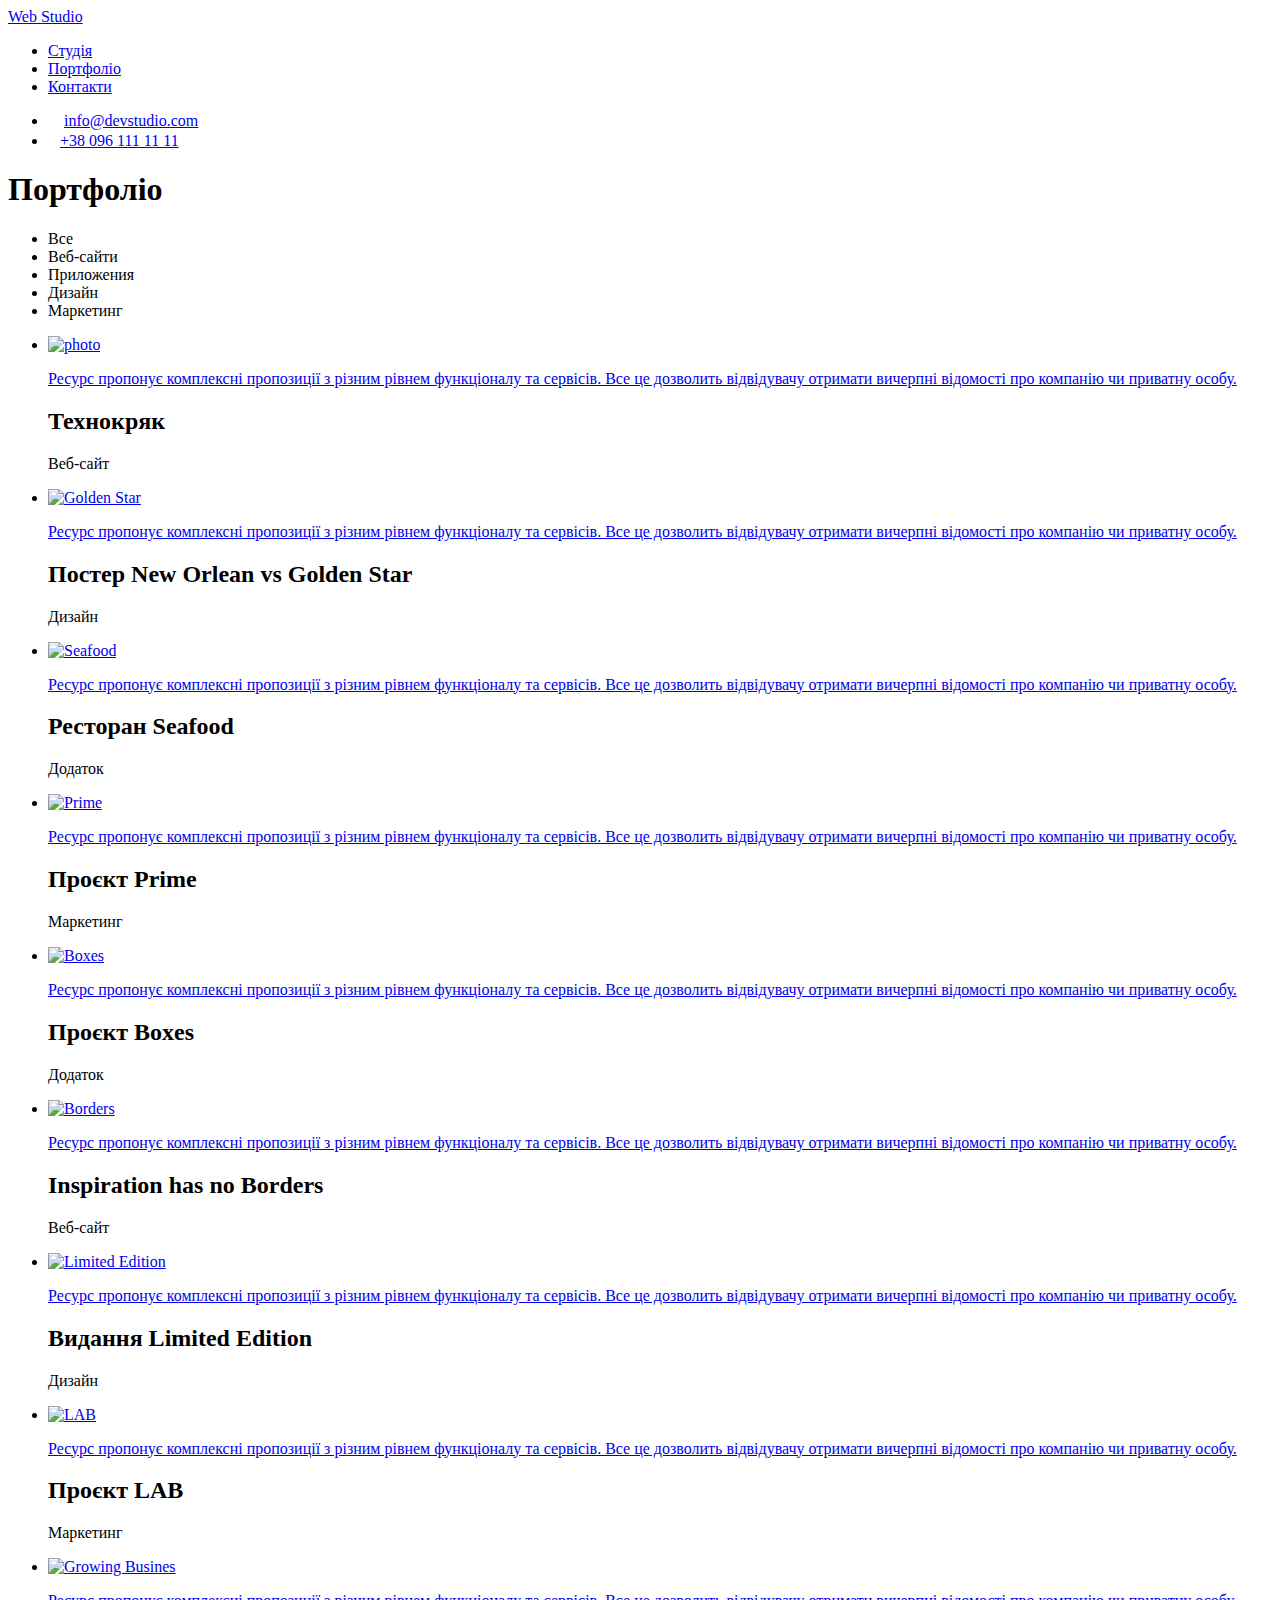
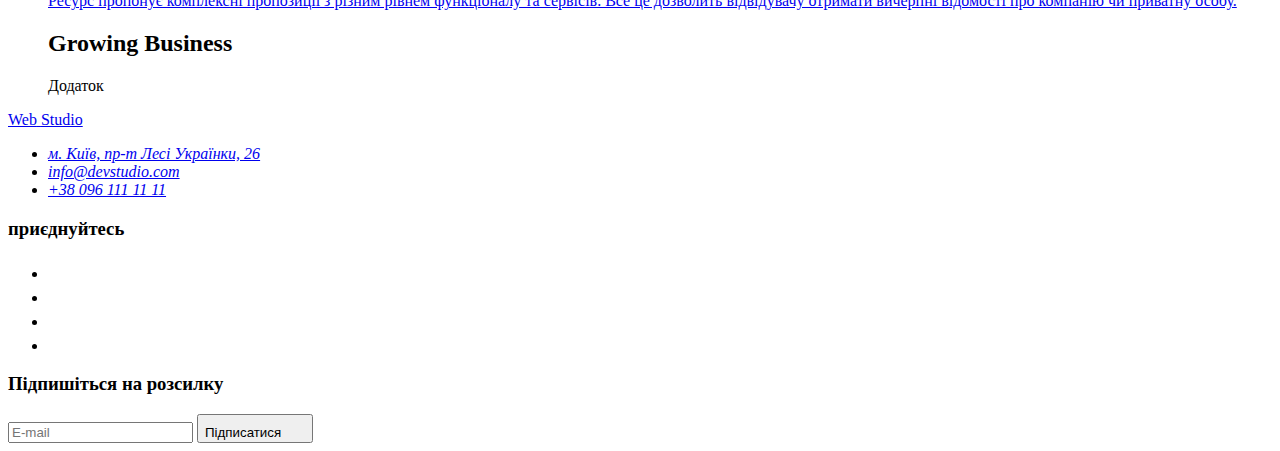
==== portfolio.html @ 8f339aa9 "commit" ====
<!DOCTYPE html>
<html lang="uk">
<head>
    <meta charset="UTF-8">
    <meta http-equiv="X-UA-Compatible" content="IE=edge">
    <meta name="viewport" content="width=device-width, initial-scale=1.0">
    <title>Document</title>
    <link href="https://fonts.googleapis.com/css2?family=Raleway:wght@700&family=Roboto:wght@400;500;700;900&display=swap" rel="stylesheet">
    <link rel="stylesheet" href="./modern-normalize.css">
    <link rel="stylesheet" href="./style.css">
</head>
<body>
    <header class="header">
              <div class="conteiner conteiner-item current">  
    <a href="#" class="logo">
        <span class="span span-web">Web</span>
        <span class="span span-studio">Studio</span>
     </a>
    <nav class="header-site">
   
    <ul class="site-nav">
        <li class="header-site-nav"><a class="link-nav-site" href="./index.html">Студія</a></li>
        <li class="header-site-nav"><a class="link-nav-site current" href="./portfolio.html">Портфоліо</a></li>
        <li class="header-site-nav"><a class="link-nav-site" href="#">Контакти</a></li>
    </ul>
</nav >
    <ul class="auto-nav">
        <li class="header-auto-nav">
            <a class="link-nav-auto mail-tel-icons" href="mailto:info@devstudio.com">
                <svg class="mail-tel-icons" width="16" height="12">
                    <use class="mail-tel-icons" href="./img/icons.svg#icon-mail"></use>
                </svg>info@devstudio.com
            </a>
        </li>    
        <li class="header-auto-nav">
            <a class="link-nav-auto" href="tel:+380961111111">
                <svg class="mail-tel-icons" width="12" height="16">
                    <use class="mail-tel-icons" href="./img/icons.svg#icon-phone"></use>
                </svg>+38 096 111 11 11
            </a>
          </li> 
    </ul>
</div>

     </header> 

   <main>
    <section class="section button-portfolio">
    <div class="conteiner ">
        <h1 class="visually-hidden">Портфоліо</h1>
    <ul class="button">
        <li class="button-item"><buttton class="button-list" type="button">Все</buttton></li>
        <li class="button-item"><buttton class="button-list" type="button">Веб-сайти</buttton></li>
        <li class="button-item"><buttton class="button-list" type="button">Приложения</buttton></li>
        <li class="button-item"><buttton class="button-list" type="button">Дизайн</buttton></li>
        <li class="button-item"><buttton class="button-list" type="button">Маркетинг</buttton></li>
    </ul>
    </div>

        <div class="conteiner">
        <ul class="conteiner-portfolio">
            <li class="portfolio">
                <article class="card">
                    <div class="img-wrapper">
                <a href="#" class="img-wrapper-card">
                <img src="./img2/photo.jpg" alt="photo" width="370">
                <p class="text-card">Ресурс пропонує комплексні пропозиції з різним рівнем функціоналу та сервісів. Все це дозволить відвідувачу отримати вичерпні відомості про компанію чи приватну особу.</p>
            </a>
            </div>
            <div class="card-content">
                <h2 class="name-portfolio">Технокряк</h2>
                <p class="text-portfolio-site">Веб-сайт</p>
            </div>
            </article>
            </li>
            <li class="portfolio">
                <article class="card">
                    <div class="img-wrapper">
                <a href="#" class="img-wrapper-card">
                <img src="./img2/backetbol.jpg" alt="Golden Star" width="370">
                <p class="text-card">Ресурс пропонує комплексні пропозиції з різним рівнем функціоналу та сервісів. Все це дозволить відвідувачу отримати вичерпні відомості про компанію чи приватну особу.</p>
            </a>
            </div>
            <div class="card-content">
                <h2 class="name-portfolio">Постер New Orlean vs Golden Star</h2>
                <p class="text-portfolio-site">Дизайн</p>
            </div>
        </article>
            </li>

            <li class="portfolio">
                <article class="card">
                    <div class="img-wrapper">
                <a href="#" class="img-wrapper-card">
                <img src="./img2/seafood.jpg" alt="Seafood" width="370">
                <p class="text-card">Ресурс пропонує комплексні пропозиції з різним рівнем функціоналу та сервісів. Все це дозволить відвідувачу отримати вичерпні відомості про компанію чи приватну особу.</p>
            </a>
            </div>
                <div class="card-content">   
                <h2 class="name-portfolio">Ресторан Seafood</h2>
                <p class="text-portfolio-site">Додаток</p>
            </div> 
            </article>
            </li>
            <li class="portfolio">
                <article class="card">
                    <div class="img-wrapper">
                <a href="#" class="img-wrapper-card">
                <img src="./img2/prime.jpg" alt="Prime" width="370">
                <p class="text-card">Ресурс пропонує комплексні пропозиції з різним рівнем функціоналу та сервісів. Все це дозволить відвідувачу отримати вичерпні відомості про компанію чи приватну особу.</p>
            </a>
            </div>
                <div class="card-content">    
                <h2 class="name-portfolio">Проєкт Prime</h2>
                <p class="text-portfolio-site">Маркетинг</p>
            </div>
                </article>
            </li>
            <li class="portfolio">
                <article class="card">
                    <div class="img-wrapper">
                <a class="img-wrapper-card" href="#">
                <img src="./img2/boxes.jpg" alt="Boxes" width="370">
                <p class="text-card">Ресурс пропонує комплексні пропозиції з різним рівнем функціоналу та сервісів. Все це дозволить відвідувачу отримати вичерпні відомості про компанію чи приватну особу.</p>
            </a>
          </div>
                    <div class="card-content">     
                <h2 class="name-portfolio">Проєкт Boxes</h2>
                <p class="text-portfolio-site">Додаток</p>
            </div>
                </article>
            </li>
            <li class="portfolio">
                <article class="card">
                    <div class="img-wrapper">
                <a href="#" class="img-wrapper-card">
                <img src="./img2/borders.jpg" alt="Borders" width="370">
                <p class="text-card">Ресурс пропонує комплексні пропозиції з різним рівнем функціоналу та сервісів. Все це дозволить відвідувачу отримати вичерпні відомості про компанію чи приватну особу.</p>
            </a>
            </div>
                    <div class="card-content">      
                <h2 class="name-portfolio">Inspiration has no Borders</h2>
                <p class="text-portfolio-site">Веб-сайт</p>
            </div>
                </article>
            </li>
            <li class="portfolio">
                <article class="card">
                    <div class="img-wrapper">
                <a href="#" class="img-wrapper-card">
                <img src="./img2/edition.jpg" alt="Limited Edition" width="370">
                <p class="text-card">Ресурс пропонує комплексні пропозиції з різним рівнем функціоналу та сервісів. Все це дозволить відвідувачу отримати вичерпні відомості про компанію чи приватну особу.</p>
            </a>
            </div>
                    <div class="card-content">       
                <h2 class="name-portfolio">Видання Limited Edition</h2>
                <p class="text-portfolio-site">Дизайн</p>
                    </div>
                </article>
            </li>
            <li class="portfolio">
                <article class="card">
                    <div class="img-wrapper">
                <a href="#" class="img-wrapper-card">
                <img src="./img2/lab.jpg" alt="LAB" width="370">
                <p class="text-card">Ресурс пропонує комплексні пропозиції з різним рівнем функціоналу та сервісів. Все це дозволить відвідувачу отримати вичерпні відомості про компанію чи приватну особу.</p>
            </a>
            </div>
                    <div class="card-content">       
                <h2 class="name-portfolio">Проєкт LAB</h2>
                <p class="text-portfolio-site">Маркетинг</p>
            </div>
                </article> 
            </li>
            <li class="portfolio">
                <article class="card">
                    <div class="img-wrapper">
                <a href="#" class="img-wrapper-card">
                <img src="./img2/laptop.jpg" alt="Growing Busines" width="370">
                <p class="text-card">Ресурс пропонує комплексні пропозиції з різним рівнем функціоналу та сервісів. Все це дозволить відвідувачу отримати вичерпні відомості про компанію чи приватну особу.</p>
            </a>
            </div>
                    <div class="card-content ">      
                <h2 class="name-portfolio">Growing Business</h2>
                <p class="text-portfolio-site">Додаток</p>
                    </div>
                </article>
            </li>
        </ul>
    </div>
    </section>

</main>

<!--Футер-->
<footer class="footer-web">
    <div class="conteiner">
    <div class="web">
    <a href="#" class="logo">
        <span class="span span-web">Web</span>
        <span class="span span-studio-white">Studio</span>
     </a>
    <address class="adress">
        <ul class="adress-i-tem">
            <li class="i-tem-footer"><a class="adress-footer adress-footer-adress" href="https://www.bing.com/maps?osid=618124d6-25ab-4f92-b28c-d882344e3ac4&cp=50.426915~30.533019&lvl=16&v=2&sV=2&form=S00027"  rel="noopener noreferrer nofollow" target="_blank"> м. Київ, пр-т Лесі Українки, 26</a></li>
            <li class="i-tem-footer"><a class="adress-footer" href="mailto:info@devstudio.com">info@devstudio.com</a></li>
            <li class="i-tem-footer"><a class="adress-footer" href="tel:+380961111111">+38 096 111 11 11</a></li>

        </ul>
    </address>
</div>
<div class="web">
    <h3 class="welcome">приєднуйтесь</h3>
    <ul class="welcome-social-icons list">
    <li class="welcome-social-item">
        <a href="" class="welcome-social-link link">
        <svg class="welcome-social-icon" width="20" height="20">
        <use href="./img/icons.svg#icon-instagram-"></use>
        </svg>
    </a>
</li>
<li class="welcome-social-item">
    <a href="" class="welcome-social-link link">
    <svg class="welcome-social-icon" width="20" height="20">
        <use href="./img/icons.svg#icon-twitter"></use>
    </svg>
</a>
</li>
<li class="welcome-social-item">
<a href="" class="welcome-social-link link">
<svg class="welcome-social-icon" width="20" height="20">
    <use href="./img/icons.svg#icon-facebook"></use>
</svg>
</a>
</li>
<li class="welcome-social-item">
    <a href="" class="welcome-social-link link">
<svg class="welcome-social-icon" width="20" height="20">
<use href="./img/icons.svg#icon-linkedin"></use>
</svg>
</a>
</li>
</ul>

</div>
<div class="web">
    <h3 class="welcome">Підпишіться на розсилку</h3> 
    <div class="button-icon">
    <input class="input-button"
    type="input-button"
    name="input-button"
    placeholder="E-mail" class="placeholder-button"
    />
<button type="button" class="footer-button">
    Підписатися
    <svg class="social-icon-button" width="20" height="20">
        <use href="./img/icons.svg#icon-icon-send"></use>
    </svg>
</button>
</div>
</div>
</div>
</footer>
</body>
</html>
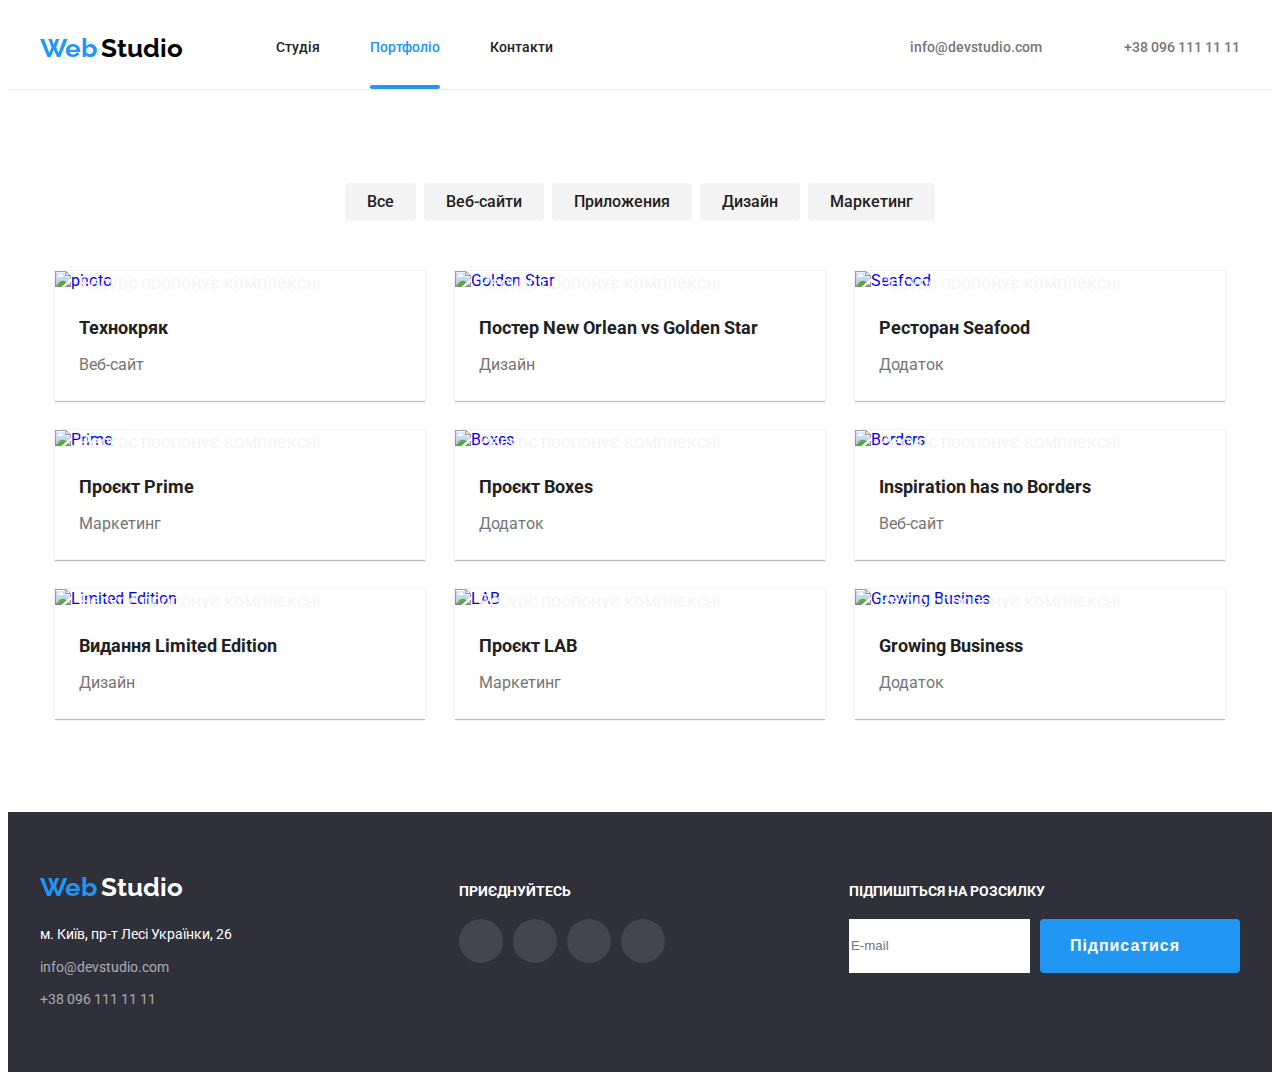
==== commit 575006b6: "commit" ====
--- a/portfolio.html
+++ b/portfolio.html
@@ -6,8 +6,8 @@
     <meta name="viewport" content="width=device-width, initial-scale=1.0">
     <title>Document</title>
     <link href="https://fonts.googleapis.com/css2?family=Raleway:wght@700&family=Roboto:wght@400;500;700;900&display=swap" rel="stylesheet">
-    <link rel="stylesheet" href="./modern-normalize.css">
-    <link rel="stylesheet" href="./style.css">
+    <link rel="stylesheet" href="./modern-normalise.css">
+    <link rel="stylesheet" href="./css/main.min.css">
 </head>
 <body>
     <header class="header">
--- a/css/main.min.css
+++ b/css/main.min.css
@@ -0,0 +1 @@
+body{color:#212121;font-family:"Roboto",sans-serif;text-decoration:none}h1,h2,h3,h4,h5,h6,p,ul{margin:0;padding:0}.conteiner{width:1200px;padding-left:15px;padding-right:15px;margin-left:auto;margin-right:auto}li{list-style-type:none;padding-left:0;margin:0}a{text-decoration:none}img{display:block;max-width:100%;height:auto}.section{padding:94px 0}.link{display:-webkit-box;display:-ms-flexbox;display:flex;-webkit-box-pack:center;-ms-flex-pack:center;justify-content:center;-webkit-box-align:center;-ms-flex-align:center;align-items:center;-webkit-transition:color 250ms cubic-bezier(0.4, 0, 0.2, 1);transition:color 250ms cubic-bezier(0.4, 0, 0.2, 1)}.visually-hidden{position:absolute;white-space:nowrap;width:1px;height:1px;overflow:hidden;border:0;padding:0;clip:rect(0 0 0 0);-webkit-clip-path:inset(50%);clip-path:inset(50%);margin:-1px}.logo{margin-top:25px;margin-bottom:25px;margin-right:93px}.span{font-family:"Raleway",sans-serif;font-weight:700;font-size:26px;line-height:1.19;text-decoration:none}.span-web{color:#2196f2}.span-studio{color:#000}.site-nav,.auto-nav{display:-webkit-box;display:-ms-flexbox;display:flex;margin-top:0;margin-bottom:0;font-weight:500;font-size:14px;line-height:1.14}.header-auto-nav{padding-top:32px;padding-bottom:32px}.link-nav-site:hover,.link-nav-site:focus{color:#2196f2}.header::after{content:"";position:absolute;width:100%;height:1px;background-color:#ececec;left:0;bottom:-1px;background-size:contain}.link-nav-site{position:relative;padding-top:32px;padding-bottom:32px;display:inline-block;color:#212121;-webkit-transition:color 250ms cubic-bezier(0.4, 0, 0.2, 1);transition:color 250ms cubic-bezier(0.4, 0, 0.2, 1)}.link-nav-site::after{content:"";position:absolute;width:0%;height:4px;border-radius:2px;background-color:#2196f2;left:0;bottom:-1px;background-size:contain}.link-nav-site.current::after{width:100%}.current{color:#2196f2}.site-nav .header-site-nav+.header-site-nav{margin-left:50px}.link-nav-auto{color:#757575;margin-right:auto;-webkit-transition:color 250ms cubic-bezier(0.4, 0, 0.2, 1);transition:color 250ms cubic-bezier(0.4, 0, 0.2, 1);display:-webkit-box;display:-ms-flexbox;display:flex}.mail-tel-icons{margin-right:10px;fill:currentColor}.link-nav-auto:hover,.link-nav-auto:focus{color:#2196f2}.auto-nav:hover .auto-nav:focus{color:#2196f2}.auto-nav .header-auto-nav+.header-auto-nav{margin-left:50px}.auto-nav{margin-left:auto;padding-left:0;color:#000}.conteiner-item{display:-webkit-box;display:-ms-flexbox;display:flex;text-align:center}.header{position:relative}.conteiner-item::after .current{content:"";position:absolute;width:100%;height:1px;background-color:#ececec;bottom:-1px;left:0}.modal-backdrop{position:fixed;top:0;bottom:0;left:0;right:0;background-color:rgba(0,0,0,.2);-webkit-transition:opacity 250ms cubic-bezier(0.4, 0, 0.2, 1),visibility 250ms cubic-bezier(0.4, 0, 0.2, 1);transition:opacity 250ms cubic-bezier(0.4, 0, 0.2, 1),visibility 250ms cubic-bezier(0.4, 0, 0.2, 1)}.modal-backdrop.is-hidden .modal{-webkit-transform:translate(-50%, -50%) scale(1.3);transform:translate(-50%, -50%) scale(1.3)}.modal{width:528px;height:581px;position:absolute;top:50%;left:50%;-webkit-transform:translate(-50%, -50%) scale(1);transform:translate(-50%, -50%) scale(1);background-color:#fff;border-radius:4px;-webkit-box-shadow:0px 2px 1px 0px;box-shadow:0px 2px 1px 0px;padding:40px;-webkit-transition:-webkit-transform 250ms cubic-bezier(0.4, 0, 0.2, 1);transition:-webkit-transform 250ms cubic-bezier(0.4, 0, 0.2, 1);transition:transform 250ms cubic-bezier(0.4, 0, 0.2, 1);transition:transform 250ms cubic-bezier(0.4, 0, 0.2, 1), -webkit-transform 250ms cubic-bezier(0.4, 0, 0.2, 1)}.modal-text{-webkit-box-pack:center;-ms-flex-pack:center;justify-content:center;-webkit-box-align:center;-ms-flex-align:center;align-items:center;font-weight:bold;font-size:20px;line-height:calc 1.15;color:var(-- #212121);margin-bottom:30px}.form-modal{position:relative;margin-bottom:20px;display:block;margin:0}.form-label{display:-webkit-box;display:-ms-flexbox;display:flex;position:absolute;top:0;left:0;-webkit-transform:translateY(-120%);transform:translateY(-120%);font-size:12px;font-weight:400px;color:#757575}.form-modal-line{display:-webkit-box;display:-ms-flexbox;display:flex;width:100%;margin:0;padding-top:10px;padding-bottom:10px;padding-left:35px;font:inherit;border-radius:4px;border:1px solid rgba(33,33,33,.2);margin-bottom:28px;cursor:pointer;position:relative}.comment{resize:none;height:120px;font-size:12px;line-height:1.1666666667;letter-spacing:.01em;margin-bottom:20px;padding-left:16px}.form-modal-line::-webkit-input-placeholder{color:rgba(117,117,117,.5)}.form-modal-line::-moz-placeholder{color:rgba(117,117,117,.5)}.form-modal-line:-ms-input-placeholder{color:rgba(117,117,117,.5)}.form-modal-line::-ms-input-placeholder{color:rgba(117,117,117,.5)}.form-modal-line::placeholder{color:rgba(117,117,117,.5)}.form-svg{position:relative}.svg-modal-form{display:-webkit-box;display:-ms-flexbox;display:flex;position:absolute;-webkit-box-pack:center;-ms-flex-pack:center;justify-content:center;-webkit-box-align:center;-ms-flex-align:center;align-items:center;top:0px;left:12px;-webkit-transform:translateY(60%);transform:translateY(60%);fill:#212121}.check-mark-label{margin:auto;display:-webkit-box;display:-ms-flexbox;display:flex;-webkit-box-pack:center;-ms-flex-pack:center;justify-content:center;-webkit-box-align:center;-ms-flex-align:center;align-items:center;cursor:pointer}.check-mark-icon{width:16px;height:15px;border:2px solid #212121;border-radius:2px;margin-right:8px}.check-mark-label .check-mark{fill:rgba(0,0,0,0)}.check-mark{display:-webkit-box;display:-ms-flexbox;display:flex;-webkit-box-pack:center;-ms-flex-pack:center;justify-content:center;-webkit-box-align:center;-ms-flex-align:center;align-items:center;border-color:#212121;margin-bottom:30px}.check-mark-label{font-weight:400px;font-size:14px;line-height:calc 1.7142857143;letter-spacing:.03em;color:#757575}.check-mark input:checked+.check-mark-label .check-mark-span{fill:#fff}.check-mark input:checked+.check-mark-label .check-mark-icon{background-color:#2196f2;border:none}.contract{color:#2196f2;border-bottom:1px solid #2196f2;letter-spacing:.03em;margin-left:8px}input{border:none;-webkit-appearance:none;-ms-appearance:none;-moz-appearance:none;appearance:none;outline:none}.form-modal-line:valid+.svg-modal-form,.form-modal-line:focus{outline:#2196f2;border-color:#2196f2}.form-modal-line:valid,.form-modal-line:focus+.svg-modal-form{fill:#2196f2}.comment:valid+.check-mark-span,.comment:focus{outline:#2196f2;border-color:#2196f2}.close-sing{position:absolute;display:-webkit-box;display:-ms-flexbox;display:flex;-webkit-box-pack:center;-ms-flex-pack:center;justify-content:center;cursor:pointer;-webkit-box-align:center;-ms-flex-align:center;align-items:center;top:10px;right:10px;width:30px;height:30px;border:1px solid rgba(0,0,0,.1);border-radius:50%}.button-modal{background-color:#2196f2;color:#fff;padding:10px 52px;-webkit-box-pack:center;-ms-flex-pack:center;justify-content:center;-webkit-box-align:center;-ms-flex-align:center;align-items:center;border-radius:4px;border:1px solid #2196f2;font-weight:bold;font-size:16px;line-height:1.875;letter-spacing:.06em;cursor:pointer}.is-hidden{visibility:hidden;opacity:0;pointer-events:none}.conteiner-hero{text-align:center;max-width:1600px;margin-left:auto;margin-right:auto;padding:200px 0;background-color:#2f303a;background-image:linear-gradient rgba(47,48,58,.4),rgba(47,48,58,.4),url(./img/team.jpg)}.hero-title{margin-top:0;margin-bottom:30px;font-weight:900;font-size:44px;line-height:1.36;color:#fff;text-transform:uppercase}.hero-button{padding:10px 32px;font-weight:700;font-size:16px;line-height:1.87;color:#fff;background-color:#2196f2;border:none;border-radius:4px;cursor:pointer}.hero-button:hover,.hero-button:focus{color:#f5f5f5}.about-advances{margin-top:0;margin-bottom:10px;font-size:14px;line-height:1.14}.conteiner-about{display:-webkit-box;display:-ms-flexbox;display:flex;-webkit-box-pack:center;-ms-flex-pack:center;justify-content:center;padding-left:0;padding-right:0;margin:0}.conteiner-about .i-tem+.i-tem{margin-left:30px}.advances-icons{display:-webkit-box;display:-ms-flexbox;display:flex;-webkit-box-align:center;-ms-flex-align:center;align-items:center;-webkit-box-pack:center;-ms-flex-pack:center;justify-content:center;padding:25px 100px;border-radius:4px;background-color:#f5f4f4;margin-bottom:30px}.about-text{margin-top:0;margin-bottom:0;font-size:14px;line-height:1.71;color:#757575}.about-icons{display:-webkit-box;display:-ms-flexbox;display:flex}.visually-hidden-icons{padding:25px 100px;margin-right:30px;margin-bottom:30px;-webkit-box-align:center;-ms-flex-align:center;align-items:center;background-color:#f5f4f4;border-radius:4px}.visually-hidden-icons:last-child{margin-right:0}.work{padding-top:0}.conteiner-work{display:-webkit-box;display:-ms-flexbox;display:flex;-webkit-box-align:center;-ms-flex-align:center;align-items:center;padding-left:0;gap:30px}.i-tem{width:calc((100% - 60px)/3)}.conteiner-work .i-tem:nth-child(3n){margin-right:0}.work-jpg{position:relative}.dodatok{position:absolute;display:-webkit-box;display:-ms-flexbox;display:flex;-webkit-box-align:center;-ms-flex-align:center;align-items:center;-webkit-box-pack:center;-ms-flex-pack:center;justify-content:center;color:#fff;bottom:0;min-height:70px;min-width:370px;background-color:rgba(47,48,58,.8);font-size:14px;font-weight:bold;line-height:1.1428571429;letter-spacing:.03em;text-transform:uppercase}.title-work{margin-bottom:0}.team{background-color:#f5f4f4}.team-item{text-align:center}.title-list-team .team-item{width:calc((100% - 90px)/4);margin-left:0px}.social-icons{display:-webkit-box;display:-ms-flexbox;display:flex;-webkit-box-pack:center;-ms-flex-pack:center;justify-content:center;-webkit-box-align:center;-ms-flex-align:center;align-items:center}.social-icons.list{margin-top:30px}.social-icon{fill:#afb1b8}.social-link:hover .social-icon{fill:#fff}.title-list-team .social-link{width:100%;height:100%;display:-webkit-box;display:-ms-flexbox;display:flex;-webkit-box-align:center;-ms-flex-align:center;align-items:center;-webkit-box-pack:center;-ms-flex-pack:center;justify-content:center}.social-link .link{-webkit-transition:color 250ms cubic-bezier(0.4, 0, 0.2, 1);transition:color 250ms cubic-bezier(0.4, 0, 0.2, 1)}.title-list-team .social-item{width:44px;height:44px;background-color:#fff;margin-right:10px;border-radius:50%}.title-list-team .social-item:hover,.title-list-team .social-item:focus{background-color:#2196f2}.title-list-team .social-item:last-child{margin-right:0}.title-list-team .team-item:not(:last-child){margin-right:30px}.title{text-align:center;margin-top:0;margin-bottom:50px;font-size:36px;line-height:1.16}.title-list-team{display:-webkit-box;display:-ms-flexbox;display:flex;padding-left:0;margin-top:0}.title-name-team{font-weight:500;font-size:16px;line-height:1.18}.text-name-team{font-size:16px;line-height:1.18;color:#757575;margin-top:10px}.team-item{margin-left:0;outline:1px solid #f5f4f4;-webkit-box-shadow:0px 1px 3px rgba(0,0,0,.12),0px 1px 1px rgba(0,0,0,.14),0px 2px 1px rgba(0,0,0,.2);box-shadow:0px 1px 3px rgba(0,0,0,.12),0px 1px 1px rgba(0,0,0,.14),0px 2px 1px rgba(0,0,0,.2);border-radius:0px 0px 4px 4px;background-color:#fff}.card-text{padding-top:30px;padding-bottom:30px}.clients-baza{display:-webkit-box;display:-ms-flexbox;display:flex;-webkit-box-pack:justify;-ms-flex-pack:justify;justify-content:space-between}.client-baza{margin-right:30px;padding:16px 32px;border:1px solid #afb1b8;border-radius:4px;-webkit-transition:color 250ms cubic-bezier(0.4, 0, 0.2, 1);transition:color 250ms cubic-bezier(0.4, 0, 0.2, 1);cursor:pointer}.client-baza:last-child{margin-right:0}.client-baza-icon{fill:#afb1b8;-webkit-transition:color 250ms cubic-bezier(0.4, 0, 0.2, 1);transition:color 250ms cubic-bezier(0.4, 0, 0.2, 1)}.client-baza:hover{fill:#2196f2;border-color:#2196f2}.client-baza:hover .client-baza-svg{fill:#2196f2;border-color:#2196f2}.footer-web .conteiner{display:-webkit-box;display:-ms-flexbox;display:flex;-webkit-box-pack:justify;-ms-flex-pack:justify;justify-content:space-between;-webkit-box-align:baseline;-ms-flex-align:baseline;align-items:baseline}.footer-web{background-color:#2f303a;display:-webkit-box;display:-ms-flexbox;display:flex;-webkit-box-pack:justify;-ms-flex-pack:justify;justify-content:space-between;margin-left:0;margin-right:0;padding-top:60px;padding-bottom:60px}.span-studio-white{color:#fff}.adress-i-tem{margin-top:20px;margin-bottom:0;padding-left:0}.adress-footer{font-style:normal;text-decoration:none;font-weight:400px;font-size:14px;line-height:1.71;color:rgba(255,255,255,.6);width:1600px;height:648px;left:0px;top:2094px;-webkit-transition:color 250ms cubic-bezier(0.4, 0, 0.2, 1);transition:color 250ms cubic-bezier(0.4, 0, 0.2, 1)}.adress-footer-adress{color:#fff}.adress-footer:hover,.adress-footer:focus{color:#fff}.i-tem-footer{margin-top:9px}.welcome{font-size:14px;line-height:16px;color:#fff;text-transform:uppercase;margin-bottom:20px}.welcome-social-link.link{display:-webkit-box;display:-ms-flexbox;display:flex;-webkit-box-pack:center;-ms-flex-pack:center;justify-content:center;-webkit-box-align:center;-ms-flex-align:center;align-items:center;width:44px;height:44px;background-color:rgba(255,255,255,.1);border-radius:50%;margin-right:10px;-webkit-transition:250ms cubic-bezier(0.4, 0, 0.2, 1);transition:250ms cubic-bezier(0.4, 0, 0.2, 1)}.welcome-social-item:last-child .welcome-social-link{margin-right:0}.welcome-social-icon{fill:#f5f5f5;gap:10px}.welcome-social-link.link:hover,.welcome-social-link.link:focus{fill:#fff;background-color:#2196f2}.social-item{-webkit-transition:250ms cubic-bezier(0.4, 0, 0.2, 1);transition:250ms cubic-bezier(0.4, 0, 0.2, 1)}.welcome-social-link{width:100%;height:100%;display:-webkit-box;display:-ms-flexbox;display:flex;-webkit-box-align:center;-ms-flex-align:center;align-items:center;-webkit-box-pack:center;-ms-flex-pack:center;justify-content:center}.welcome-social-icons{display:-webkit-box;display:-ms-flexbox;display:flex}.footer-button{display:-webkit-box;display:-ms-flexbox;display:flex;-webkit-box-align:center;-ms-flex-align:center;align-items:center;-webkit-box-pack:center;-ms-flex-pack:center;justify-content:center;letter-spacing:.06em;padding:10px 28px;margin-left:10px;font-size:16px;font-weight:bold;line-height:1.875;border-radius:4px;border:2px solid #2196f2;background-color:#2196f2;color:#fff}.button-icon{display:-webkit-box;display:-ms-flexbox;display:flex}.social-icon-button{margin-left:10px}.button-comment{width:357px;display:-webkit-box;display:-ms-flexbox;display:flex;-webkit-box-flex:1;-ms-flex-positive:1;flex-grow:1;outline:none;-webkit-box-pack:center;-ms-flex-pack:center;justify-content:center;-webkit-box-align:center;-ms-flex-align:center;align-items:center;border-radius:4px;border:1px solid rgba(255,255,255,.3);background-color:#2f303a;color:#fff;padding:15px}.button-comment::-webkit-input-placeholder{font-size:16px;font-weight:normal;color:rgba(255,255,255,.6)}.button-comment::-moz-placeholder{font-size:16px;font-weight:normal;color:rgba(255,255,255,.6)}.button-comment:-ms-input-placeholder{font-size:16px;font-weight:normal;color:rgba(255,255,255,.6)}.button-comment::-ms-input-placeholder{font-size:16px;font-weight:normal;color:rgba(255,255,255,.6)}.button-comment::placeholder{font-size:16px;font-weight:normal;color:rgba(255,255,255,.6)}.button{display:-webkit-box;display:-ms-flexbox;display:flex;text-align:center;-webkit-box-pack:center;-ms-flex-pack:center;justify-content:center;margin-bottom:50px;padding-left:0}.button-item:not(:first-child){margin-left:8px}.button-list{display:-webkit-box;display:-ms-flexbox;display:flex;padding-left:22px;padding-right:22px;padding-top:6px;padding-bottom:6px;margin-right:0px;font-weight:500;font-size:16px;line-height:1.625;color:var(-- #212121);background-color:#f5f4f4;border-radius:4px;cursor:pointer;-webkit-transition:250ms cubic-bezier(0.4, 0, 0.2, 1);transition:250ms cubic-bezier(0.4, 0, 0.2, 1)}.button-list:hover,.button-list:focus{color:#fff;background-color:#2196f2}.name-portfolio{font-size:18px;line-height:2}.text-portfolio-site{font-weight:400px;font-size:16px;line-height:1.87;color:#757575;margin-top:0;margin-bottom:0}.conteiner-portfolio{display:-webkit-box;display:-ms-flexbox;display:flex;-ms-flex-wrap:wrap;flex-wrap:wrap;gap:30px;-webkit-box-pack:center;-ms-flex-pack:center;justify-content:center}.portfolio{-webkit-box-align:stretch;-ms-flex-align:stretch;align-items:stretch}.portfolio:nth-child(3n){margin-right:0}.portfolio:nth-last-child(-n+3){margin-bottom:0}.name-portfolio{margin-bottom:4px}.card{outline:1px solid #f5f4f4;-webkit-box-shadow:0px 1px 3px rgba(0,0,0,.12),0px 1px 1px rgba(0,0,0,.14),0px 2px 1px rgba(0,0,0,.2);box-shadow:0px 1px 3px rgba(0,0,0,.12),0px 1px 1px rgba(0,0,0,.14),0px 2px 1px rgba(0,0,0,.2);cursor:pointer;-webkit-transition:-webkit-transform 250ms cubic-bezier(0.4, 0, 0.2, 1);transition:-webkit-transform 250ms cubic-bezier(0.4, 0, 0.2, 1);transition:transform 250ms cubic-bezier(0.4, 0, 0.2, 1);transition:transform 250ms cubic-bezier(0.4, 0, 0.2, 1), -webkit-transform 250ms cubic-bezier(0.4, 0, 0.2, 1)}.card-content{padding:20px 24px}.img-wrapper{position:relative;overflow:hidden;background-size:contain}.text-card{position:absolute;display:-webkit-box;display:-ms-flexbox;display:flex;-webkit-box-pack:center;-ms-flex-pack:center;justify-content:center;-webkit-box-align:center;-ms-flex-align:center;align-items:center;font-size:18px;top:0;left:0;right:0;bottom:0;padding:24px;line-height:1.3333333333;background-color:rgba(33,150,243,.9);color:#f5f5f5;-webkit-transform:translateY(100%);transform:translateY(100%);-webkit-transition:-webkit-transform 250ms cubic-bezier(0.4, 0, 0.2, 1);transition:-webkit-transform 250ms cubic-bezier(0.4, 0, 0.2, 1);transition:transform 250ms cubic-bezier(0.4, 0, 0.2, 1);transition:transform 250ms cubic-bezier(0.4, 0, 0.2, 1), -webkit-transform 250ms cubic-bezier(0.4, 0, 0.2, 1)}.card:hover .text-card{-webkit-transform:translateY(0);transform:translateY(0);outline:none}.portfolio:hover{-webkit-box-shadow:0px 1px 1px rgba(0,0,0,.12),0px 4px 4px rgba(0,0,0,.06),1px 4px 6px rgba(0,0,0,.16);box-shadow:0px 1px 1px rgba(0,0,0,.12),0px 4px 4px rgba(0,0,0,.06),1px 4px 6px rgba(0,0,0,.16)}/*# sourceMappingURL=main.min.css.map */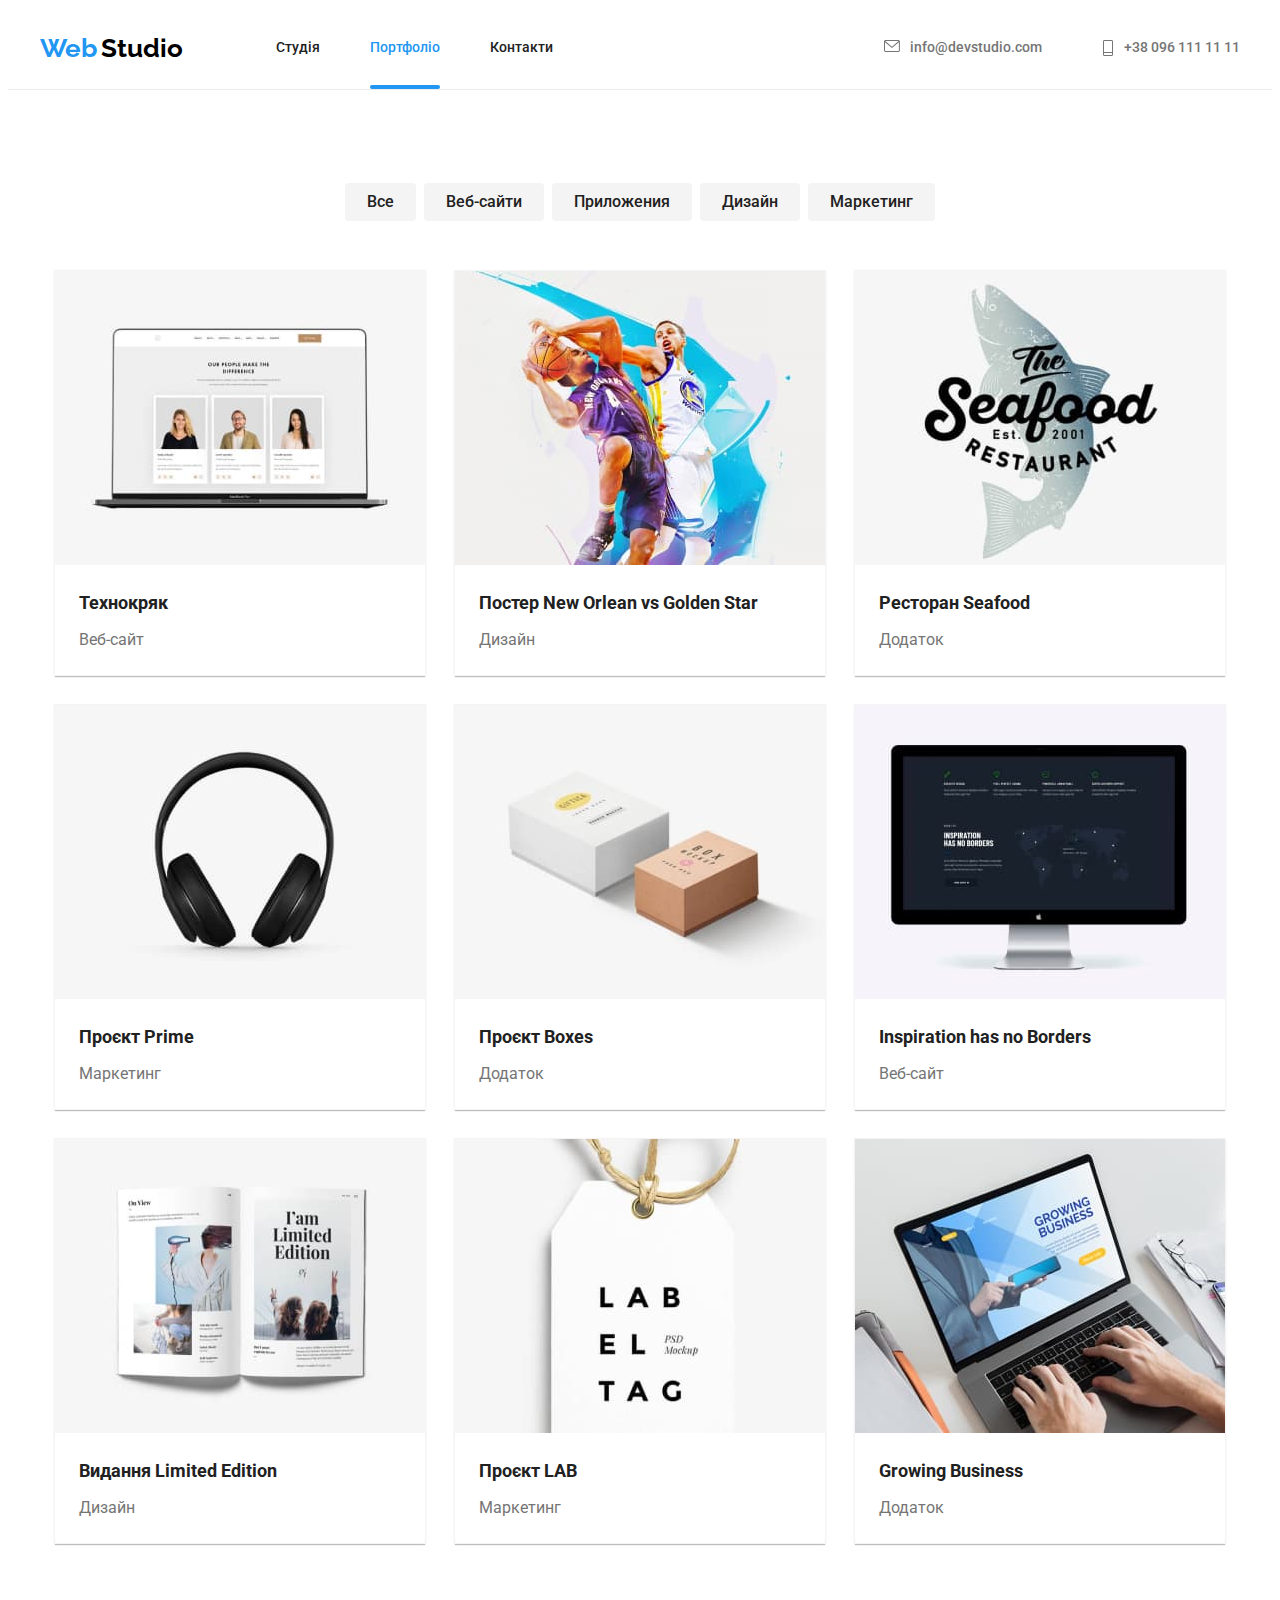
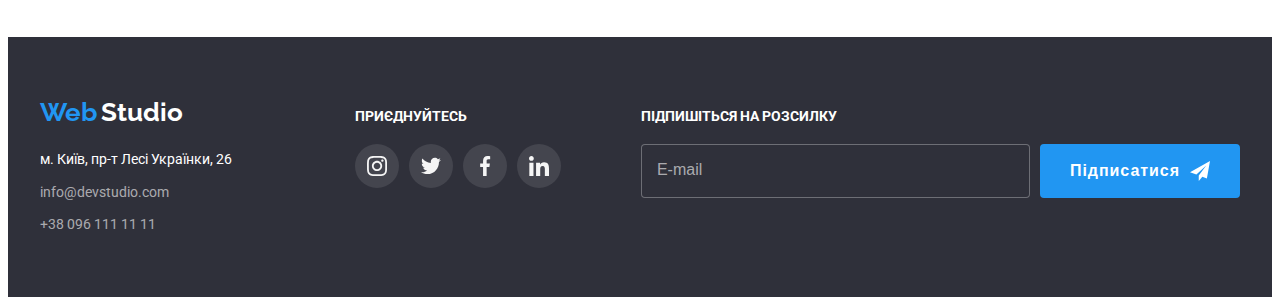
==== commit 6eb0395a: "commit" ====
--- a/portfolio.html
+++ b/portfolio.html
@@ -246,12 +246,8 @@
 <div class="web">
     <h3 class="welcome">Підпишіться на розсилку</h3> 
     <div class="button-icon">
-    <input class="input-button"
-    type="input-button"
-    name="input-button"
-    placeholder="E-mail" class="placeholder-button"
-    />
-<button type="button" class="footer-button">
+    <input class="button-comment" type="email" name="email" placeholder="E-mail">
+    <button type="button" class="footer-button">
     Підписатися
     <svg class="social-icon-button" width="20" height="20">
         <use href="./img/icons.svg#icon-icon-send"></use>
@@ -261,5 +257,6 @@
 </div>
 </div>
 </footer>
+<script src="./modal.js"></script>
 </body>
 </html>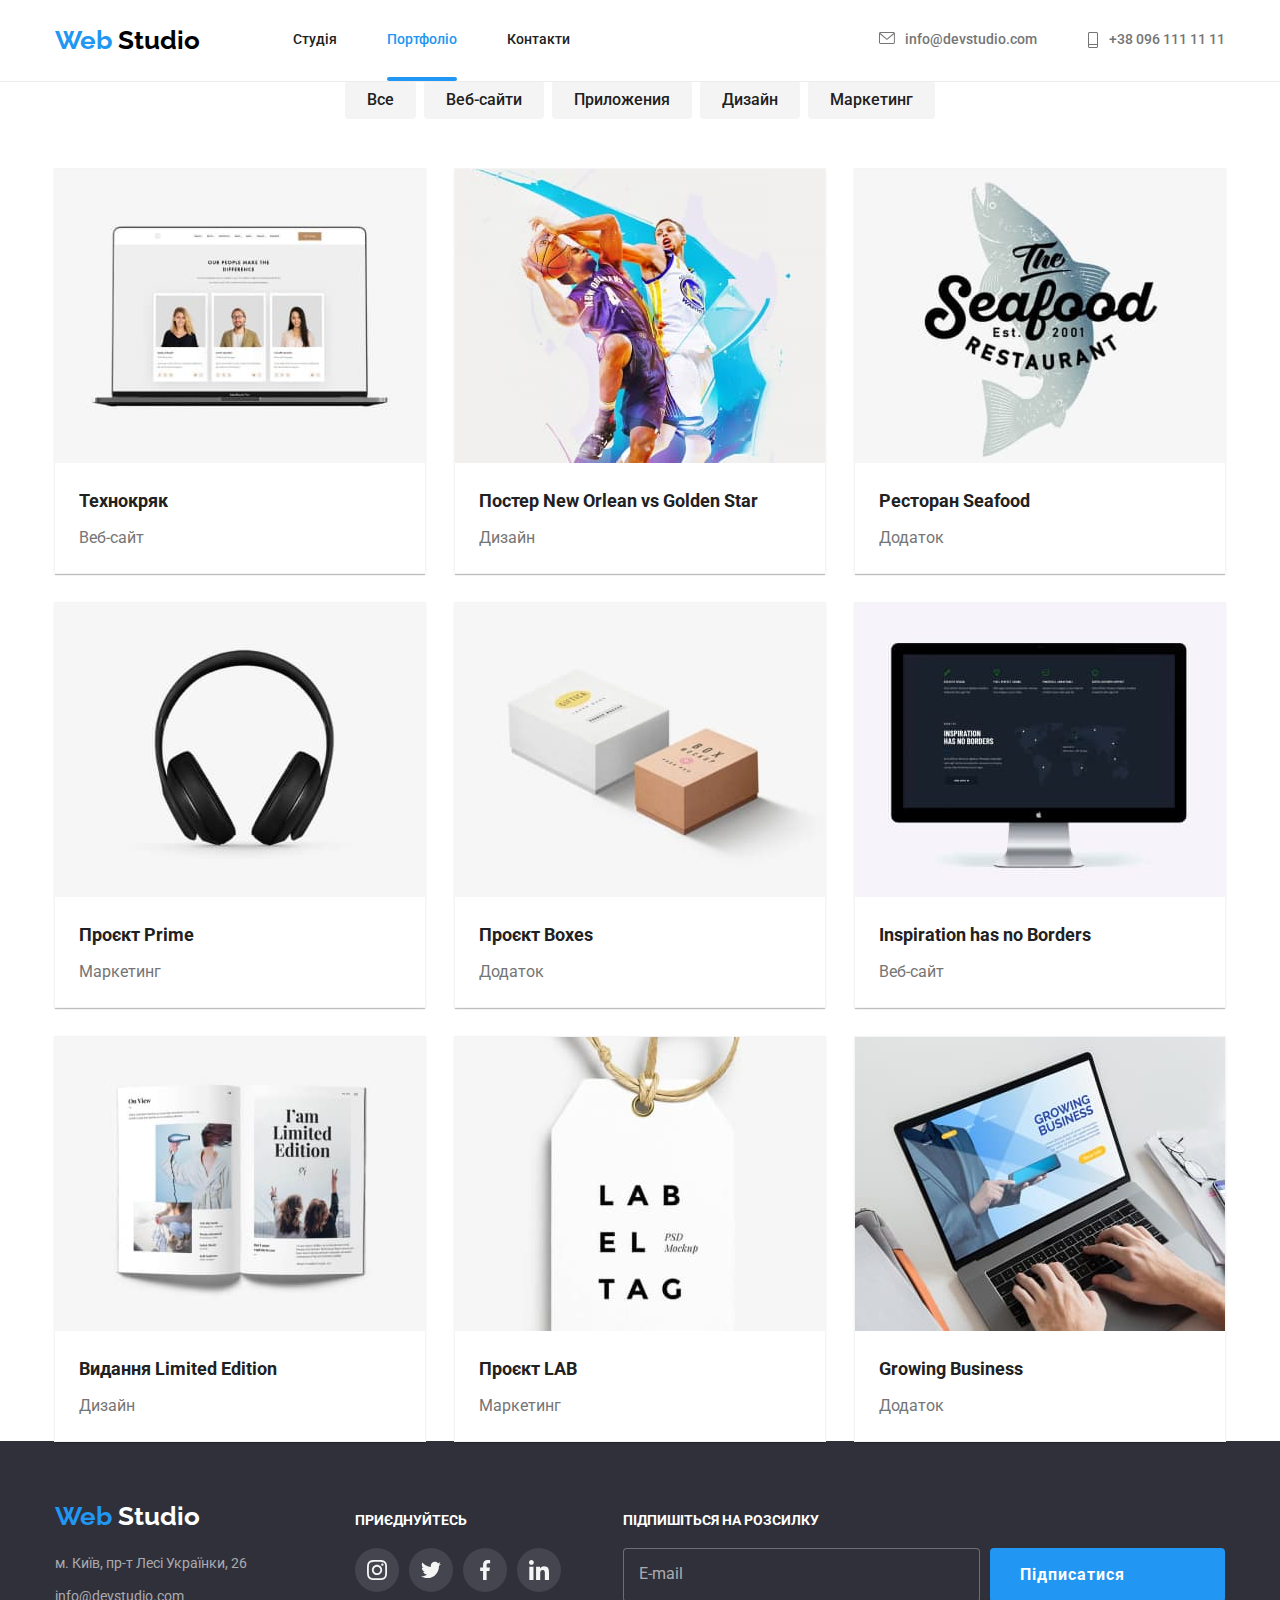
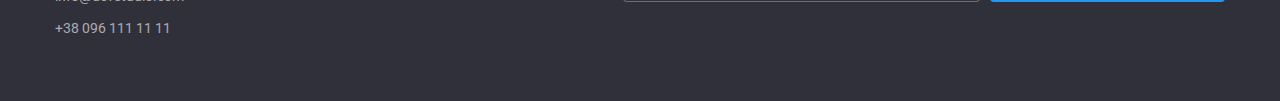
==== commit 71d36e10: "comit" ====
--- a/portfolio.html
+++ b/portfolio.html
@@ -11,31 +11,32 @@
 </head>
 <body>
     <header class="header">
-              <div class="conteiner conteiner-item current">  
-    <a href="#" class="logo">
-        <span class="span span-web">Web</span>
-        <span class="span span-studio">Studio</span>
+    <div class="conteiner conteiner__item current">  
+    <a href="#" class="logo span">
+        <span class="span__web">Web</span>
+        <span class="span__studio">Studio</span>
      </a>
+
+
     <nav class="header-site">
-   
     <ul class="site-nav">
-        <li class="header-site-nav"><a class="link-nav-site" href="./index.html">Студія</a></li>
-        <li class="header-site-nav"><a class="link-nav-site current" href="./portfolio.html">Портфоліо</a></li>
-        <li class="header-site-nav"><a class="link-nav-site" href="#">Контакти</a></li>
+        <li class="site-nav__list"><a class="site-nav__link" href="./index.html">Студія</a></li>
+        <li class="site-nav__list"><a class="site-nav__link current" href="./portfolio.html">Портфоліо</a></li>
+        <li class="site-nav__list"><a class="site-nav__link" href="#">Контакти</a></li>
     </ul>
 </nav >
-    <ul class="auto-nav">
-        <li class="header-auto-nav">
-            <a class="link-nav-auto mail-tel-icons" href="mailto:info@devstudio.com">
-                <svg class="mail-tel-icons" width="16" height="12">
-                    <use class="mail-tel-icons" href="./img/icons.svg#icon-mail"></use>
+    <ul class="contact">
+        <li class="contact__mail-tel">
+            <a class="contact__link" href="mailto:info@devstudio.com">
+                <svg class="contact__icons" width="16" height="12">
+                    <use class="contact__svg" href="./img/icons.svg#icon-mail"></use>
                 </svg>info@devstudio.com
             </a>
         </li>    
-        <li class="header-auto-nav">
-            <a class="link-nav-auto" href="tel:+380961111111">
-                <svg class="mail-tel-icons" width="12" height="16">
-                    <use class="mail-tel-icons" href="./img/icons.svg#icon-phone"></use>
+        <li class="contact__mail-tel">
+            <a class="contact__link" href="tel:+380961111111">
+                <svg class="contact__icons" width="12" height="16">
+                    <use class="contact__svg" href="./img/icons.svg#icon-phone"></use>
                 </svg>+38 096 111 11 11
             </a>
           </li> 
@@ -196,46 +197,46 @@
 <footer class="footer-web">
     <div class="conteiner">
     <div class="web">
-    <a href="#" class="logo">
-        <span class="span span-web">Web</span>
-        <span class="span span-studio-white">Studio</span>
+    <a href="#" class="logo span">
+        <span class="span__web">Web</span>
+        <span class="span__studio--white">Studio</span>
      </a>
     <address class="adress">
-        <ul class="adress-i-tem">
-            <li class="i-tem-footer"><a class="adress-footer adress-footer-adress" href="https://www.bing.com/maps?osid=618124d6-25ab-4f92-b28c-d882344e3ac4&cp=50.426915~30.533019&lvl=16&v=2&sV=2&form=S00027"  rel="noopener noreferrer nofollow" target="_blank"> м. Київ, пр-т Лесі Українки, 26</a></li>
-            <li class="i-tem-footer"><a class="adress-footer" href="mailto:info@devstudio.com">info@devstudio.com</a></li>
-            <li class="i-tem-footer"><a class="adress-footer" href="tel:+380961111111">+38 096 111 11 11</a></li>
+        <ul class="adress__i-tem">
+            <li class="adress__list"><a class="adress__footer adress-footer--adress" href="https://www.bing.com/maps?osid=618124d6-25ab-4f92-b28c-d882344e3ac4&cp=50.426915~30.533019&lvl=16&v=2&sV=2&form=S00027"  rel="noopener noreferrer nofollow" target="_blank"> м. Київ, пр-т Лесі Українки, 26</a></li>
+            <li class="adress__list"><a class="adress__footer" href="mailto:info@devstudio.com">info@devstudio.com</a></li>
+            <li class="adress__list"><a class="adress__footer" href="tel:+380961111111">+38 096 111 11 11</a></li>
 
         </ul>
     </address>
 </div>
 <div class="web">
     <h3 class="welcome">приєднуйтесь</h3>
-    <ul class="welcome-social-icons list">
-    <li class="welcome-social-item">
-        <a href="" class="welcome-social-link link">
-        <svg class="welcome-social-icon" width="20" height="20">
+    <ul class="welcome-social__icons list">
+    <li class="welcome-social__item">
+        <a href="" class="welcome-social__link link">
+        <svg class="welcome-social__icon" width="20" height="20">
         <use href="./img/icons.svg#icon-instagram-"></use>
         </svg>
     </a>
 </li>
-<li class="welcome-social-item">
-    <a href="" class="welcome-social-link link">
-    <svg class="welcome-social-icon" width="20" height="20">
+<li class="welcome-social__item">
+    <a href="" class="welcome-social__link link">
+    <svg class="welcome-social__icon" width="20" height="20">
         <use href="./img/icons.svg#icon-twitter"></use>
     </svg>
 </a>
 </li>
-<li class="welcome-social-item">
-<a href="" class="welcome-social-link link">
-<svg class="welcome-social-icon" width="20" height="20">
+<li class="welcome-social__item">
+<a href="" class="welcome-social__link link">
+<svg class="welcome-social__icon" width="20" height="20">
     <use href="./img/icons.svg#icon-facebook"></use>
 </svg>
 </a>
 </li>
-<li class="welcome-social-item">
-    <a href="" class="welcome-social-link link">
-<svg class="welcome-social-icon" width="20" height="20">
+<li class="welcome-social__item">
+    <a href="" class="welcome-social__link link">
+<svg class="welcome-social__icon" width="20" height="20">
 <use href="./img/icons.svg#icon-linkedin"></use>
 </svg>
 </a>
@@ -246,10 +247,10 @@
 <div class="web">
     <h3 class="welcome">Підпишіться на розсилку</h3> 
     <div class="button-icon">
-    <input class="button-comment" type="email" name="email" placeholder="E-mail">
-    <button type="button" class="footer-button">
+    <input class="button-icon__comment" type="email" name="email" placeholder="E-mail">
+    <button type="button" class="button-icon__button">
     Підписатися
-    <svg class="social-icon-button" width="20" height="20">
+    <svg class="button-icon__button" width="20" height="20">
         <use href="./img/icons.svg#icon-icon-send"></use>
     </svg>
 </button>
--- a/modern-normalise.css
+++ b/modern-normalise.css
@@ -0,0 +1,298 @@
+/*! modern-normalize v1.1.0 | MIT License | https://github.com/sindresorhus/modern-normalize */
+
+/*
+Document
+========
+*/
+
+/**
+Use a better box model (opinionated).
+*/
+
+*,
+::before,
+::after {
+	box-sizing: border-box;
+}
+
+/**
+Use a more readable tab size (opinionated).
+*/
+
+html {
+	-moz-tab-size: 4;
+	tab-size: 4;
+}
+
+/**
+1. Correct the line height in all browsers.
+2. Prevent adjustments of font size after orientation changes in iOS.
+*/
+
+html {
+	line-height: 1.15; /* 1 */
+	-webkit-text-size-adjust: 100%; /* 2 */
+}
+
+/*
+Sections
+========
+*/
+
+/**
+Remove the margin in all browsers.
+*/
+
+body {
+	margin: 0;
+}
+
+/**
+Improve consistency of default fonts in all browsers. (https://github.com/sindresorhus/modern-normalize/issues/3)
+*/
+
+body {
+	font-family:
+		system-ui,
+		-apple-system, /* Firefox supports this but not yet `system-ui` */
+		'Segoe UI',
+		Roboto,
+		Helvetica,
+		Arial,
+		sans-serif,
+		'Apple Color Emoji',
+		'Segoe UI Emoji';
+}
+
+/*
+Grouping content
+================
+*/
+
+/**
+1. Add the correct height in Firefox.
+2. Correct the inheritance of border color in Firefox. (https://bugzilla.mozilla.org/show_bug.cgi?id=190655)
+*/
+
+hr {
+	height: 0; /* 1 */
+	color: inherit; /* 2 */
+}
+
+/*
+Text-level semantics
+====================
+*/
+
+/**
+Add the correct text decoration in Chrome, Edge, and Safari.
+*/
+
+abbr[title] {
+	text-decoration: underline dotted;
+}
+
+/**
+Add the correct font weight in Edge and Safari.
+*/
+
+b,
+strong {
+	font-weight: bolder;
+}
+
+/**
+1. Improve consistency of default fonts in all browsers. (https://github.com/sindresorhus/modern-normalize/issues/3)
+2. Correct the odd 'em' font sizing in all browsers.
+*/
+
+code,
+kbd,
+samp,
+pre {
+	font-family:
+		ui-monospace,
+		SFMono-Regular,
+		Consolas,
+		'Liberation Mono',
+		Menlo,
+		monospace; /* 1 */
+	font-size: 1em; /* 2 */
+}
+
+/**
+Add the correct font size in all browsers.
+*/
+
+small {
+	font-size: 80%;
+}
+
+/**
+Prevent 'sub' and 'sup' elements from affecting the line height in all browsers.
+*/
+
+sub,
+sup {
+	font-size: 75%;
+	line-height: 0;
+	position: relative;
+	vertical-align: baseline;
+}
+
+sub {
+	bottom: -0.25em;
+}
+
+sup {
+	top: -0.5em;
+}
+
+/*
+Tabular data
+============
+*/
+
+/**
+1. Remove text indentation from table contents in Chrome and Safari. (https://bugs.chromium.org/p/chromium/issues/detail?id=999088, https://bugs.webkit.org/show_bug.cgi?id=201297)
+2. Correct table border color inheritance in all Chrome and Safari. (https://bugs.chromium.org/p/chromium/issues/detail?id=935729, https://bugs.webkit.org/show_bug.cgi?id=195016)
+*/
+
+table {
+	text-indent: 0; /* 1 */
+	border-color: inherit; /* 2 */
+}
+
+/*
+Forms
+=====
+*/
+
+/**
+1. Change the font styles in all browsers.
+2. Remove the margin in Firefox and Safari.
+*/
+
+button,
+input,
+optgroup,
+select,
+textarea {
+	font-family: inherit; /* 1 */
+	font-size: 100%; /* 1 */
+	line-height: 1.15; /* 1 */
+	margin: 0; /* 2 */
+}
+
+/**
+Remove the inheritance of text transform in Edge and Firefox.
+1. Remove the inheritance of text transform in Firefox.
+*/
+
+button,
+select { /* 1 */
+	text-transform: none;
+}
+
+/**
+Correct the inability to style clickable types in iOS and Safari.
+*/
+
+button,
+[type='button'],
+[type='reset'],
+[type='submit'] {
+	-webkit-appearance: button;
+}
+
+/**
+Remove the inner border and padding in Firefox.
+*/
+
+::-moz-focus-inner {
+	border-style: none;
+	padding: 0;
+}
+
+/**
+Restore the focus styles unset by the previous rule.
+*/
+
+:-moz-focusring {
+	outline: 1px dotted ButtonText;
+}
+
+/**
+Remove the additional ':invalid' styles in Firefox.
+See: https://github.com/mozilla/gecko-dev/blob/2f9eacd9d3d995c937b4251a5557d95d494c9be1/layout/style/res/forms.css#L728-L737
+*/
+
+:-moz-ui-invalid {
+	box-shadow: none;
+}
+
+/**
+Remove the padding so developers are not caught out when they zero out 'fieldset' elements in all browsers.
+*/
+
+legend {
+	padding: 0;
+}
+
+/**
+Add the correct vertical alignment in Chrome and Firefox.
+*/
+
+progress {
+	vertical-align: baseline;
+}
+
+/**
+Correct the cursor style of increment and decrement buttons in Safari.
+*/
+
+::-webkit-inner-spin-button,
+::-webkit-outer-spin-button {
+	height: auto;
+}
+
+/**
+1. Correct the odd appearance in Chrome and Safari.
+2. Correct the outline style in Safari.
+*/
+
+[type='search'] {
+	-webkit-appearance: textfield; /* 1 */
+	outline-offset: -2px; /* 2 */
+}
+
+/**
+Remove the inner padding in Chrome and Safari on macOS.
+*/
+
+::-webkit-search-decoration {
+	-webkit-appearance: none;
+}
+
+/**
+1. Correct the inability to style clickable types in iOS and Safari.
+2. Change font properties to 'inherit' in Safari.
+*/
+
+::-webkit-file-upload-button {
+	-webkit-appearance: button; /* 1 */
+	font: inherit; /* 2 */
+}
+
+/*
+Interactive
+===========
+*/
+
+/*
+Add the correct display in Chrome and Safari.
+*/
+
+summary {
+	display: list-item;
+}
--- a/css/main.min.css
+++ b/css/main.min.css
@@ -1 +1 @@
-body{color:#212121;font-family:"Roboto",sans-serif;text-decoration:none}h1,h2,h3,h4,h5,h6,p,ul{margin:0;padding:0}.conteiner{width:1200px;padding-left:15px;padding-right:15px;margin-left:auto;margin-right:auto}li{list-style-type:none;padding-left:0;margin:0}a{text-decoration:none}img{display:block;max-width:100%;height:auto}.section{padding:94px 0}.link{display:-webkit-box;display:-ms-flexbox;display:flex;-webkit-box-pack:center;-ms-flex-pack:center;justify-content:center;-webkit-box-align:center;-ms-flex-align:center;align-items:center;-webkit-transition:color 250ms cubic-bezier(0.4, 0, 0.2, 1);transition:color 250ms cubic-bezier(0.4, 0, 0.2, 1)}.visually-hidden{position:absolute;white-space:nowrap;width:1px;height:1px;overflow:hidden;border:0;padding:0;clip:rect(0 0 0 0);-webkit-clip-path:inset(50%);clip-path:inset(50%);margin:-1px}.logo{margin-top:25px;margin-bottom:25px;margin-right:93px}.span{font-family:"Raleway",sans-serif;font-weight:700;font-size:26px;line-height:1.19;text-decoration:none}.span-web{color:#2196f2}.span-studio{color:#000}.site-nav,.auto-nav{display:-webkit-box;display:-ms-flexbox;display:flex;margin-top:0;margin-bottom:0;font-weight:500;font-size:14px;line-height:1.14}.header-auto-nav{padding-top:32px;padding-bottom:32px}.link-nav-site:hover,.link-nav-site:focus{color:#2196f2}.header::after{content:"";position:absolute;width:100%;height:1px;background-color:#ececec;left:0;bottom:-1px;background-size:contain}.link-nav-site{position:relative;padding-top:32px;padding-bottom:32px;display:inline-block;color:#212121;-webkit-transition:color 250ms cubic-bezier(0.4, 0, 0.2, 1);transition:color 250ms cubic-bezier(0.4, 0, 0.2, 1)}.link-nav-site::after{content:"";position:absolute;width:0%;height:4px;border-radius:2px;background-color:#2196f2;left:0;bottom:-1px;background-size:contain}.link-nav-site.current::after{width:100%}.current{color:#2196f2}.site-nav .header-site-nav+.header-site-nav{margin-left:50px}.link-nav-auto{color:#757575;margin-right:auto;-webkit-transition:color 250ms cubic-bezier(0.4, 0, 0.2, 1);transition:color 250ms cubic-bezier(0.4, 0, 0.2, 1);display:-webkit-box;display:-ms-flexbox;display:flex}.mail-tel-icons{margin-right:10px;fill:currentColor}.link-nav-auto:hover,.link-nav-auto:focus{color:#2196f2}.auto-nav:hover .auto-nav:focus{color:#2196f2}.auto-nav .header-auto-nav+.header-auto-nav{margin-left:50px}.auto-nav{margin-left:auto;padding-left:0;color:#000}.conteiner-item{display:-webkit-box;display:-ms-flexbox;display:flex;text-align:center}.header{position:relative}.conteiner-item::after .current{content:"";position:absolute;width:100%;height:1px;background-color:#ececec;bottom:-1px;left:0}.modal-backdrop{position:fixed;top:0;bottom:0;left:0;right:0;background-color:rgba(0,0,0,.2);-webkit-transition:opacity 250ms cubic-bezier(0.4, 0, 0.2, 1),visibility 250ms cubic-bezier(0.4, 0, 0.2, 1);transition:opacity 250ms cubic-bezier(0.4, 0, 0.2, 1),visibility 250ms cubic-bezier(0.4, 0, 0.2, 1)}.modal-backdrop.is-hidden .modal{-webkit-transform:translate(-50%, -50%) scale(1.3);transform:translate(-50%, -50%) scale(1.3)}.modal{width:528px;height:581px;position:absolute;top:50%;left:50%;-webkit-transform:translate(-50%, -50%) scale(1);transform:translate(-50%, -50%) scale(1);background-color:#fff;border-radius:4px;-webkit-box-shadow:0px 2px 1px 0px;box-shadow:0px 2px 1px 0px;padding:40px;-webkit-transition:-webkit-transform 250ms cubic-bezier(0.4, 0, 0.2, 1);transition:-webkit-transform 250ms cubic-bezier(0.4, 0, 0.2, 1);transition:transform 250ms cubic-bezier(0.4, 0, 0.2, 1);transition:transform 250ms cubic-bezier(0.4, 0, 0.2, 1), -webkit-transform 250ms cubic-bezier(0.4, 0, 0.2, 1)}.modal-text{-webkit-box-pack:center;-ms-flex-pack:center;justify-content:center;-webkit-box-align:center;-ms-flex-align:center;align-items:center;font-weight:bold;font-size:20px;line-height:calc 1.15;color:var(-- #212121);margin-bottom:30px}.form-modal{position:relative;margin-bottom:20px;display:block;margin:0}.form-label{display:-webkit-box;display:-ms-flexbox;display:flex;position:absolute;top:0;left:0;-webkit-transform:translateY(-120%);transform:translateY(-120%);font-size:12px;font-weight:400px;color:#757575}.form-modal-line{display:-webkit-box;display:-ms-flexbox;display:flex;width:100%;margin:0;padding-top:10px;padding-bottom:10px;padding-left:35px;font:inherit;border-radius:4px;border:1px solid rgba(33,33,33,.2);margin-bottom:28px;cursor:pointer;position:relative}.comment{resize:none;height:120px;font-size:12px;line-height:1.1666666667;letter-spacing:.01em;margin-bottom:20px;padding-left:16px}.form-modal-line::-webkit-input-placeholder{color:rgba(117,117,117,.5)}.form-modal-line::-moz-placeholder{color:rgba(117,117,117,.5)}.form-modal-line:-ms-input-placeholder{color:rgba(117,117,117,.5)}.form-modal-line::-ms-input-placeholder{color:rgba(117,117,117,.5)}.form-modal-line::placeholder{color:rgba(117,117,117,.5)}.form-svg{position:relative}.svg-modal-form{display:-webkit-box;display:-ms-flexbox;display:flex;position:absolute;-webkit-box-pack:center;-ms-flex-pack:center;justify-content:center;-webkit-box-align:center;-ms-flex-align:center;align-items:center;top:0px;left:12px;-webkit-transform:translateY(60%);transform:translateY(60%);fill:#212121}.check-mark-label{margin:auto;display:-webkit-box;display:-ms-flexbox;display:flex;-webkit-box-pack:center;-ms-flex-pack:center;justify-content:center;-webkit-box-align:center;-ms-flex-align:center;align-items:center;cursor:pointer}.check-mark-icon{width:16px;height:15px;border:2px solid #212121;border-radius:2px;margin-right:8px}.check-mark-label .check-mark{fill:rgba(0,0,0,0)}.check-mark{display:-webkit-box;display:-ms-flexbox;display:flex;-webkit-box-pack:center;-ms-flex-pack:center;justify-content:center;-webkit-box-align:center;-ms-flex-align:center;align-items:center;border-color:#212121;margin-bottom:30px}.check-mark-label{font-weight:400px;font-size:14px;line-height:calc 1.7142857143;letter-spacing:.03em;color:#757575}.check-mark input:checked+.check-mark-label .check-mark-span{fill:#fff}.check-mark input:checked+.check-mark-label .check-mark-icon{background-color:#2196f2;border:none}.contract{color:#2196f2;border-bottom:1px solid #2196f2;letter-spacing:.03em;margin-left:8px}input{border:none;-webkit-appearance:none;-ms-appearance:none;-moz-appearance:none;appearance:none;outline:none}.form-modal-line:valid+.svg-modal-form,.form-modal-line:focus{outline:#2196f2;border-color:#2196f2}.form-modal-line:valid,.form-modal-line:focus+.svg-modal-form{fill:#2196f2}.comment:valid+.check-mark-span,.comment:focus{outline:#2196f2;border-color:#2196f2}.close-sing{position:absolute;display:-webkit-box;display:-ms-flexbox;display:flex;-webkit-box-pack:center;-ms-flex-pack:center;justify-content:center;cursor:pointer;-webkit-box-align:center;-ms-flex-align:center;align-items:center;top:10px;right:10px;width:30px;height:30px;border:1px solid rgba(0,0,0,.1);border-radius:50%}.button-modal{background-color:#2196f2;color:#fff;padding:10px 52px;-webkit-box-pack:center;-ms-flex-pack:center;justify-content:center;-webkit-box-align:center;-ms-flex-align:center;align-items:center;border-radius:4px;border:1px solid #2196f2;font-weight:bold;font-size:16px;line-height:1.875;letter-spacing:.06em;cursor:pointer}.is-hidden{visibility:hidden;opacity:0;pointer-events:none}.conteiner-hero{text-align:center;max-width:1600px;margin-left:auto;margin-right:auto;padding:200px 0;background-color:#2f303a;background-image:linear-gradient rgba(47,48,58,.4),rgba(47,48,58,.4),url(./img/team.jpg)}.hero-title{margin-top:0;margin-bottom:30px;font-weight:900;font-size:44px;line-height:1.36;color:#fff;text-transform:uppercase}.hero-button{padding:10px 32px;font-weight:700;font-size:16px;line-height:1.87;color:#fff;background-color:#2196f2;border:none;border-radius:4px;cursor:pointer}.hero-button:hover,.hero-button:focus{color:#f5f5f5}.about-advances{margin-top:0;margin-bottom:10px;font-size:14px;line-height:1.14}.conteiner-about{display:-webkit-box;display:-ms-flexbox;display:flex;-webkit-box-pack:center;-ms-flex-pack:center;justify-content:center;padding-left:0;padding-right:0;margin:0}.conteiner-about .i-tem+.i-tem{margin-left:30px}.advances-icons{display:-webkit-box;display:-ms-flexbox;display:flex;-webkit-box-align:center;-ms-flex-align:center;align-items:center;-webkit-box-pack:center;-ms-flex-pack:center;justify-content:center;padding:25px 100px;border-radius:4px;background-color:#f5f4f4;margin-bottom:30px}.about-text{margin-top:0;margin-bottom:0;font-size:14px;line-height:1.71;color:#757575}.about-icons{display:-webkit-box;display:-ms-flexbox;display:flex}.visually-hidden-icons{padding:25px 100px;margin-right:30px;margin-bottom:30px;-webkit-box-align:center;-ms-flex-align:center;align-items:center;background-color:#f5f4f4;border-radius:4px}.visually-hidden-icons:last-child{margin-right:0}.work{padding-top:0}.conteiner-work{display:-webkit-box;display:-ms-flexbox;display:flex;-webkit-box-align:center;-ms-flex-align:center;align-items:center;padding-left:0;gap:30px}.i-tem{width:calc((100% - 60px)/3)}.conteiner-work .i-tem:nth-child(3n){margin-right:0}.work-jpg{position:relative}.dodatok{position:absolute;display:-webkit-box;display:-ms-flexbox;display:flex;-webkit-box-align:center;-ms-flex-align:center;align-items:center;-webkit-box-pack:center;-ms-flex-pack:center;justify-content:center;color:#fff;bottom:0;min-height:70px;min-width:370px;background-color:rgba(47,48,58,.8);font-size:14px;font-weight:bold;line-height:1.1428571429;letter-spacing:.03em;text-transform:uppercase}.title-work{margin-bottom:0}.team{background-color:#f5f4f4}.team-item{text-align:center}.title-list-team .team-item{width:calc((100% - 90px)/4);margin-left:0px}.social-icons{display:-webkit-box;display:-ms-flexbox;display:flex;-webkit-box-pack:center;-ms-flex-pack:center;justify-content:center;-webkit-box-align:center;-ms-flex-align:center;align-items:center}.social-icons.list{margin-top:30px}.social-icon{fill:#afb1b8}.social-link:hover .social-icon{fill:#fff}.title-list-team .social-link{width:100%;height:100%;display:-webkit-box;display:-ms-flexbox;display:flex;-webkit-box-align:center;-ms-flex-align:center;align-items:center;-webkit-box-pack:center;-ms-flex-pack:center;justify-content:center}.social-link .link{-webkit-transition:color 250ms cubic-bezier(0.4, 0, 0.2, 1);transition:color 250ms cubic-bezier(0.4, 0, 0.2, 1)}.title-list-team .social-item{width:44px;height:44px;background-color:#fff;margin-right:10px;border-radius:50%}.title-list-team .social-item:hover,.title-list-team .social-item:focus{background-color:#2196f2}.title-list-team .social-item:last-child{margin-right:0}.title-list-team .team-item:not(:last-child){margin-right:30px}.title{text-align:center;margin-top:0;margin-bottom:50px;font-size:36px;line-height:1.16}.title-list-team{display:-webkit-box;display:-ms-flexbox;display:flex;padding-left:0;margin-top:0}.title-name-team{font-weight:500;font-size:16px;line-height:1.18}.text-name-team{font-size:16px;line-height:1.18;color:#757575;margin-top:10px}.team-item{margin-left:0;outline:1px solid #f5f4f4;-webkit-box-shadow:0px 1px 3px rgba(0,0,0,.12),0px 1px 1px rgba(0,0,0,.14),0px 2px 1px rgba(0,0,0,.2);box-shadow:0px 1px 3px rgba(0,0,0,.12),0px 1px 1px rgba(0,0,0,.14),0px 2px 1px rgba(0,0,0,.2);border-radius:0px 0px 4px 4px;background-color:#fff}.card-text{padding-top:30px;padding-bottom:30px}.clients-baza{display:-webkit-box;display:-ms-flexbox;display:flex;-webkit-box-pack:justify;-ms-flex-pack:justify;justify-content:space-between}.client-baza{margin-right:30px;padding:16px 32px;border:1px solid #afb1b8;border-radius:4px;-webkit-transition:color 250ms cubic-bezier(0.4, 0, 0.2, 1);transition:color 250ms cubic-bezier(0.4, 0, 0.2, 1);cursor:pointer}.client-baza:last-child{margin-right:0}.client-baza-icon{fill:#afb1b8;-webkit-transition:color 250ms cubic-bezier(0.4, 0, 0.2, 1);transition:color 250ms cubic-bezier(0.4, 0, 0.2, 1)}.client-baza:hover{fill:#2196f2;border-color:#2196f2}.client-baza:hover .client-baza-svg{fill:#2196f2;border-color:#2196f2}.footer-web .conteiner{display:-webkit-box;display:-ms-flexbox;display:flex;-webkit-box-pack:justify;-ms-flex-pack:justify;justify-content:space-between;-webkit-box-align:baseline;-ms-flex-align:baseline;align-items:baseline}.footer-web{background-color:#2f303a;display:-webkit-box;display:-ms-flexbox;display:flex;-webkit-box-pack:justify;-ms-flex-pack:justify;justify-content:space-between;margin-left:0;margin-right:0;padding-top:60px;padding-bottom:60px}.span-studio-white{color:#fff}.adress-i-tem{margin-top:20px;margin-bottom:0;padding-left:0}.adress-footer{font-style:normal;text-decoration:none;font-weight:400px;font-size:14px;line-height:1.71;color:rgba(255,255,255,.6);width:1600px;height:648px;left:0px;top:2094px;-webkit-transition:color 250ms cubic-bezier(0.4, 0, 0.2, 1);transition:color 250ms cubic-bezier(0.4, 0, 0.2, 1)}.adress-footer-adress{color:#fff}.adress-footer:hover,.adress-footer:focus{color:#fff}.i-tem-footer{margin-top:9px}.welcome{font-size:14px;line-height:16px;color:#fff;text-transform:uppercase;margin-bottom:20px}.welcome-social-link.link{display:-webkit-box;display:-ms-flexbox;display:flex;-webkit-box-pack:center;-ms-flex-pack:center;justify-content:center;-webkit-box-align:center;-ms-flex-align:center;align-items:center;width:44px;height:44px;background-color:rgba(255,255,255,.1);border-radius:50%;margin-right:10px;-webkit-transition:250ms cubic-bezier(0.4, 0, 0.2, 1);transition:250ms cubic-bezier(0.4, 0, 0.2, 1)}.welcome-social-item:last-child .welcome-social-link{margin-right:0}.welcome-social-icon{fill:#f5f5f5;gap:10px}.welcome-social-link.link:hover,.welcome-social-link.link:focus{fill:#fff;background-color:#2196f2}.social-item{-webkit-transition:250ms cubic-bezier(0.4, 0, 0.2, 1);transition:250ms cubic-bezier(0.4, 0, 0.2, 1)}.welcome-social-link{width:100%;height:100%;display:-webkit-box;display:-ms-flexbox;display:flex;-webkit-box-align:center;-ms-flex-align:center;align-items:center;-webkit-box-pack:center;-ms-flex-pack:center;justify-content:center}.welcome-social-icons{display:-webkit-box;display:-ms-flexbox;display:flex}.footer-button{display:-webkit-box;display:-ms-flexbox;display:flex;-webkit-box-align:center;-ms-flex-align:center;align-items:center;-webkit-box-pack:center;-ms-flex-pack:center;justify-content:center;letter-spacing:.06em;padding:10px 28px;margin-left:10px;font-size:16px;font-weight:bold;line-height:1.875;border-radius:4px;border:2px solid #2196f2;background-color:#2196f2;color:#fff}.button-icon{display:-webkit-box;display:-ms-flexbox;display:flex}.social-icon-button{margin-left:10px}.button-comment{width:357px;display:-webkit-box;display:-ms-flexbox;display:flex;-webkit-box-flex:1;-ms-flex-positive:1;flex-grow:1;outline:none;-webkit-box-pack:center;-ms-flex-pack:center;justify-content:center;-webkit-box-align:center;-ms-flex-align:center;align-items:center;border-radius:4px;border:1px solid rgba(255,255,255,.3);background-color:#2f303a;color:#fff;padding:15px}.button-comment::-webkit-input-placeholder{font-size:16px;font-weight:normal;color:rgba(255,255,255,.6)}.button-comment::-moz-placeholder{font-size:16px;font-weight:normal;color:rgba(255,255,255,.6)}.button-comment:-ms-input-placeholder{font-size:16px;font-weight:normal;color:rgba(255,255,255,.6)}.button-comment::-ms-input-placeholder{font-size:16px;font-weight:normal;color:rgba(255,255,255,.6)}.button-comment::placeholder{font-size:16px;font-weight:normal;color:rgba(255,255,255,.6)}.button{display:-webkit-box;display:-ms-flexbox;display:flex;text-align:center;-webkit-box-pack:center;-ms-flex-pack:center;justify-content:center;margin-bottom:50px;padding-left:0}.button-item:not(:first-child){margin-left:8px}.button-list{display:-webkit-box;display:-ms-flexbox;display:flex;padding-left:22px;padding-right:22px;padding-top:6px;padding-bottom:6px;margin-right:0px;font-weight:500;font-size:16px;line-height:1.625;color:var(-- #212121);background-color:#f5f4f4;border-radius:4px;cursor:pointer;-webkit-transition:250ms cubic-bezier(0.4, 0, 0.2, 1);transition:250ms cubic-bezier(0.4, 0, 0.2, 1)}.button-list:hover,.button-list:focus{color:#fff;background-color:#2196f2}.name-portfolio{font-size:18px;line-height:2}.text-portfolio-site{font-weight:400px;font-size:16px;line-height:1.87;color:#757575;margin-top:0;margin-bottom:0}.conteiner-portfolio{display:-webkit-box;display:-ms-flexbox;display:flex;-ms-flex-wrap:wrap;flex-wrap:wrap;gap:30px;-webkit-box-pack:center;-ms-flex-pack:center;justify-content:center}.portfolio{-webkit-box-align:stretch;-ms-flex-align:stretch;align-items:stretch}.portfolio:nth-child(3n){margin-right:0}.portfolio:nth-last-child(-n+3){margin-bottom:0}.name-portfolio{margin-bottom:4px}.card{outline:1px solid #f5f4f4;-webkit-box-shadow:0px 1px 3px rgba(0,0,0,.12),0px 1px 1px rgba(0,0,0,.14),0px 2px 1px rgba(0,0,0,.2);box-shadow:0px 1px 3px rgba(0,0,0,.12),0px 1px 1px rgba(0,0,0,.14),0px 2px 1px rgba(0,0,0,.2);cursor:pointer;-webkit-transition:-webkit-transform 250ms cubic-bezier(0.4, 0, 0.2, 1);transition:-webkit-transform 250ms cubic-bezier(0.4, 0, 0.2, 1);transition:transform 250ms cubic-bezier(0.4, 0, 0.2, 1);transition:transform 250ms cubic-bezier(0.4, 0, 0.2, 1), -webkit-transform 250ms cubic-bezier(0.4, 0, 0.2, 1)}.card-content{padding:20px 24px}.img-wrapper{position:relative;overflow:hidden;background-size:contain}.text-card{position:absolute;display:-webkit-box;display:-ms-flexbox;display:flex;-webkit-box-pack:center;-ms-flex-pack:center;justify-content:center;-webkit-box-align:center;-ms-flex-align:center;align-items:center;font-size:18px;top:0;left:0;right:0;bottom:0;padding:24px;line-height:1.3333333333;background-color:rgba(33,150,243,.9);color:#f5f5f5;-webkit-transform:translateY(100%);transform:translateY(100%);-webkit-transition:-webkit-transform 250ms cubic-bezier(0.4, 0, 0.2, 1);transition:-webkit-transform 250ms cubic-bezier(0.4, 0, 0.2, 1);transition:transform 250ms cubic-bezier(0.4, 0, 0.2, 1);transition:transform 250ms cubic-bezier(0.4, 0, 0.2, 1), -webkit-transform 250ms cubic-bezier(0.4, 0, 0.2, 1)}.card:hover .text-card{-webkit-transform:translateY(0);transform:translateY(0);outline:none}.portfolio:hover{-webkit-box-shadow:0px 1px 1px rgba(0,0,0,.12),0px 4px 4px rgba(0,0,0,.06),1px 4px 6px rgba(0,0,0,.16);box-shadow:0px 1px 1px rgba(0,0,0,.12),0px 4px 4px rgba(0,0,0,.06),1px 4px 6px rgba(0,0,0,.16)}/*# sourceMappingURL=main.min.css.map */+body{color:#212121;font-family:"Roboto",sant-serif;text-decoration:none}h1,h2,h3,h4,h5,h6,p,ul{margin:0;padding:0}.conteiner{width:1200px;padding-left:15px;padding-right:15px;margin-left:auto;margin-right:auto}li{list-style-type:none;padding-left:0;margin:0}a{text-decoration:none}img{display:block;max-width:100%;height:auto}.link{display:-webkit-box;display:-ms-flexbox;display:flex;-webkit-box-pack:center;-ms-flex-pack:center;justify-content:center;-webkit-box-align:center;-ms-flex-align:center;align-items:center;-webkit-transition:color 250ms cubic-bezier(0.4, 0, 0.2, 1);transition:color 250ms cubic-bezier(0.4, 0, 0.2, 1)}.visually-hidden{position:absolute;white-space:nowrap;width:1px;height:1px;overflow:hidden;border:0;padding:0;clip:rect(0 0 0 0);-webkit-clip-path:inset(50%);clip-path:inset(50%);margin:-1px}.logo{margin-top:25px;margin-bottom:25px;margin-right:93px}.span{font-family:"Raleway",sant-serif;font-weight:700;font-size:26px;line-height:1.19;text-decoration:none}.span__web{color:#2196f2}.span__studio{color:#000}.site-nav,.contact{display:-webkit-box;display:-ms-flexbox;display:flex;margin-top:0;margin-bottom:0;font-weight:500;font-size:14px;line-height:1.14}.contact__mail-tel{padding-top:32px;padding-bottom:32px}.site-nav__link:hover,.site-nav__link:focus{color:#2196f2}.header::after{content:"";position:absolute;width:100%;height:1px;background-color:#ececec;left:0;bottom:-1px;background-size:contain}.site-nav__link{position:relative;padding-top:32px;padding-bottom:32px;display:inline-block;color:#212121;-webkit-transition:color 250ms cubic-bezier(0.4, 0, 0.2, 1);transition:color 250ms cubic-bezier(0.4, 0, 0.2, 1)}.site-nav__link::after{content:"";position:absolute;width:0%;height:4px;border-radius:2px;background-color:#2196f2;left:0;bottom:-1px;background-size:contain}.site-nav__link.current::after{width:100%}.current{color:#2196f2}.site-nav .site-nav__list+.site-nav__list{margin-left:50px}.contact__link{color:#757575;margin-right:auto;-webkit-transition:color 250ms cubic-bezier(0.4, 0, 0.2, 1);transition:color 250ms cubic-bezier(0.4, 0, 0.2, 1);display:-webkit-box;display:-ms-flexbox;display:flex}.contact__icons{margin-right:10px;fill:currentColor}.contact__link:hover,.contact__link:focus{color:#2196f2}.contact:hover .contact:focus{color:#2196f2}.contact .contact__mail-tel+.contact__mail-tel{margin-left:50px}.contact{margin-left:auto;padding-left:0;color:#000}.conteiner__item{display:-webkit-box;display:-ms-flexbox;display:flex;text-align:center}.header{position:relative}.conteiner__item::after .current{content:"";position:absolute;width:100%;height:1px;background-color:#ececec;bottom:-1px;left:0}.modal-backdrop{position:fixed;top:0;bottom:0;left:0;right:0;background-color:rgba(0,0,0,.2);-webkit-transition:opacity 250ms cubic-bezier(0.4, 0, 0.2, 1),visibility 250ms cubic-bezier(0.4, 0, 0.2, 1);transition:opacity 250ms cubic-bezier(0.4, 0, 0.2, 1),visibility 250ms cubic-bezier(0.4, 0, 0.2, 1)}.modal-backdrop.is-hidden .modal{-webkit-transform:translate(-50%, -50%) scale(1.3);transform:translate(-50%, -50%) scale(1.3)}.modal{width:528px;height:581px;position:absolute;top:50%;left:50%;-webkit-transform:translate(-50%, -50%) scale(1);transform:translate(-50%, -50%) scale(1);background-color:#fff;border-radius:4px;-webkit-box-shadow:0px 2px 1px 0px;box-shadow:0px 2px 1px 0px;padding:40px;-webkit-transition:-webkit-transform 250ms cubic-bezier(0.4, 0, 0.2, 1);transition:-webkit-transform 250ms cubic-bezier(0.4, 0, 0.2, 1);transition:transform 250ms cubic-bezier(0.4, 0, 0.2, 1);transition:transform 250ms cubic-bezier(0.4, 0, 0.2, 1), -webkit-transform 250ms cubic-bezier(0.4, 0, 0.2, 1)}.modal-text{-webkit-box-pack:center;-ms-flex-pack:center;justify-content:center;-webkit-box-align:center;-ms-flex-align:center;align-items:center;font-weight:bold;font-size:20px;line-height:calc 1.15;color:var(-- #212121);margin-bottom:30px}.form-modal{position:relative;margin-bottom:20px;display:block;margin:0}.form-label{display:-webkit-box;display:-ms-flexbox;display:flex;position:absolute;top:0;left:0;-webkit-transform:translateY(-120%);transform:translateY(-120%);font-size:12px;font-weight:400px;color:#757575}.form-modal-line{display:-webkit-box;display:-ms-flexbox;display:flex;width:100%;margin:0;padding-top:10px;padding-bottom:10px;padding-left:35px;font:inherit;border-radius:4px;border:1px solid rgba(33,33,33,.2);margin-bottom:28px;cursor:pointer;position:relative}.comment{resize:none;height:120px;font-size:12px;line-height:1.1666666667;letter-spacing:.01em;margin-bottom:20px;padding-left:16px}.form-modal-line::-webkit-input-placeholder{color:rgba(117,117,117,.5)}.form-modal-line::-moz-placeholder{color:rgba(117,117,117,.5)}.form-modal-line:-ms-input-placeholder{color:rgba(117,117,117,.5)}.form-modal-line::-ms-input-placeholder{color:rgba(117,117,117,.5)}.form-modal-line::placeholder{color:rgba(117,117,117,.5)}.form-svg{position:relative}.svg-modal-form{display:-webkit-box;display:-ms-flexbox;display:flex;position:absolute;-webkit-box-pack:center;-ms-flex-pack:center;justify-content:center;-webkit-box-align:center;-ms-flex-align:center;align-items:center;top:0px;left:12px;-webkit-transform:translateY(60%);transform:translateY(60%);fill:#212121}.check-mark-label{margin:auto;display:-webkit-box;display:-ms-flexbox;display:flex;-webkit-box-pack:center;-ms-flex-pack:center;justify-content:center;-webkit-box-align:center;-ms-flex-align:center;align-items:center;cursor:pointer}.check-mark-icon{width:16px;height:15px;border:2px solid #212121;border-radius:2px;margin-right:8px}.check-mark-label .check-mark{fill:rgba(0,0,0,0)}.check-mark{display:-webkit-box;display:-ms-flexbox;display:flex;-webkit-box-pack:center;-ms-flex-pack:center;justify-content:center;-webkit-box-align:center;-ms-flex-align:center;align-items:center;border-color:#212121;margin-bottom:30px}.check-mark-label{font-weight:400px;font-size:14px;line-height:calc 1.7142857143;letter-spacing:.03em;color:#757575}.check-mark input:checked+.check-mark-label .check-mark-span{fill:#fff}.check-mark input:checked+.check-mark-label .check-mark-icon{background-color:#2196f2;border:none}.contract{color:#2196f2;border-bottom:1px solid #2196f2;letter-spacing:.03em;margin-left:8px}input{border:none;-webkit-appearance:none;-ms-appearance:none;-moz-appearance:none;appearance:none;outline:none}.form-modal-line:valid+.svg-modal-form,.form-modal-line:focus{outline:#2196f2;border-color:#2196f2}.form-modal-line:valid,.form-modal-line:focus+.svg-modal-form{fill:#2196f2}.comment:valid+.check-mark-span,.comment:focus{outline:#2196f2;border-color:#2196f2}.close-sing{position:absolute;display:-webkit-box;display:-ms-flexbox;display:flex;-webkit-box-pack:center;-ms-flex-pack:center;justify-content:center;cursor:pointer;-webkit-box-align:center;-ms-flex-align:center;align-items:center;top:10px;right:10px;width:30px;height:30px;border:1px solid rgba(0,0,0,.1);border-radius:50%}.button-modal{background-color:#2196f2;color:#fff;padding:10px 52px;-webkit-box-pack:center;-ms-flex-pack:center;justify-content:center;-webkit-box-align:center;-ms-flex-align:center;align-items:center;border-radius:4px;border:1px solid #2196f2;font-weight:bold;font-size:16px;line-height:1.875;letter-spacing:.06em;cursor:pointer}.is-hidden{visibility:hidden;opacity:0;pointer-events:none}.hero{display:-webkit-box;display:-ms-flexbox;display:flex;text-align:center;-webkit-box-pack:center;-ms-flex-pack:center;justify-content:center;-webkit-box-align:center;-ms-flex-align:center;align-items:center;max-width:1600px;margin-left:auto;margin-right:auto;padding:200px 0;background-repeat:no-repeat;background-color:#2f303a;background-image:-webkit-gradient(linear, left top, left bottom, from(rgba(47, 48, 58, 0.4))),url("../../img/Img.png");background-image:linear-gradient(rgba(47, 48, 58, 0.4) rgba(47, 48, 58, 0.4)),url("../../img/Img.png")}.hero__title{margin-top:0;margin-bottom:30px;font-weight:900;font-size:44px;line-height:1.36;color:#fff;text-transform:uppercase}.hero__button{padding:10px 32px;font-weight:700;font-size:16px;line-height:1.87;color:#fff;background-color:#2196f2;border:none;border-radius:4px;cursor:pointer}.hero__button:hover,.hero__button:focus{color:#f5f5f5}.conteiner__about{display:-webkit-box;display:-ms-flexbox;display:flex;-webkit-box-pack:center;-ms-flex-pack:center;justify-content:center;-webkit-box-align:center;-ms-flex-align:center;align-items:center}.conteiner__list{display:-webkit-box;display:-ms-flexbox;display:flex;-webkit-box-pack:center;-ms-flex-pack:center;justify-content:center;-webkit-box-align:center;-ms-flex-align:center;align-items:center;padding:94px 0;padding-left:0;padding-right:0;margin:0;gap:30px}.prodact__image{display:-webkit-box;display:-ms-flexbox;display:flex;-webkit-box-align:center;-ms-flex-align:center;align-items:center;-webkit-box-pack:center;-ms-flex-pack:center;justify-content:center;padding:25px 100px;border-radius:4px;background-color:#f5f4f4;margin-bottom:30px}.prodact__name{margin-top:0;margin-bottom:10px;font-size:14px;line-height:1.14}.prodact__text{margin-top:0;margin-bottom:0;font-size:14px;line-height:1.71;color:#757575}.work{padding-bottom:94px}.title{text-align:center;margin-bottom:50px;font-size:36px;line-height:1.16}.conteiner__work{display:-webkit-box;display:-ms-flexbox;display:flex;-webkit-box-align:center;-ms-flex-align:center;align-items:center;padding-left:0;gap:30px}.conteiner__i-tem{width:calc((100% - 60px)/3)}.conteiner__i-tem:nth-child(3n){margin-right:0}.card-work{position:relative}.card-work__dodatok{position:absolute;display:-webkit-box;display:-ms-flexbox;display:flex;-webkit-box-align:center;-ms-flex-align:center;align-items:center;-webkit-box-pack:center;-ms-flex-pack:center;justify-content:center;color:#fff;bottom:0;min-height:70px;min-width:370px;background-color:rgba(47,48,58,.8);font-size:14px;font-weight:bold;line-height:1.1428571429;letter-spacing:.03em;text-transform:uppercase}.team{background-color:#f5f4f4;padding:94px 0}.list-team__item{text-align:center}.list-team .list-team__item{width:calc((100% - 90px)/4);margin-left:0px}.social{display:-webkit-box;display:-ms-flexbox;display:flex;-webkit-box-pack:center;-ms-flex-pack:center;justify-content:center;-webkit-box-align:center;-ms-flex-align:center;align-items:center}.social.list{margin-top:30px}.social__icon{fill:#afb1b8}.social__link:hover .social__icon{fill:#fff}.social__link{width:100%;height:100%;display:-webkit-box;display:-ms-flexbox;display:flex;-webkit-box-align:center;-ms-flex-align:center;align-items:center;-webkit-box-pack:center;-ms-flex-pack:center;justify-content:center}.social__item .social__link{width:44px;height:44px;background-color:#fff;margin-right:10px;border-radius:50%;-webkit-transition:250ms cubic-bezier(0.4, 0, 0.2, 1);transition:250ms cubic-bezier(0.4, 0, 0.2, 1)}.social__item .social__link:hover,.social__item .social__link:focus{background-color:#2196f2}.list-team .social__item:last-child{margin-right:0}.list-team .list-team__item:not(:last-child){margin-right:30px}.list-team{display:-webkit-box;display:-ms-flexbox;display:flex;padding-left:0;margin-top:0}.card__title{font-weight:500;font-size:16px;line-height:1.18}.card__name{font-size:16px;line-height:1.18;color:#757575;margin-top:10px}.list-team__item{margin-left:0;outline:1px solid #f5f4f4;-webkit-box-shadow:0px 1px 3px rgba(0,0,0,.12),0px 1px 1px rgba(0,0,0,.14),0px 2px 1px rgba(0,0,0,.2);box-shadow:0px 1px 3px rgba(0,0,0,.12),0px 1px 1px rgba(0,0,0,.14),0px 2px 1px rgba(0,0,0,.2);border-radius:0px 0px 4px 4px;background-color:#fff}.card__text{padding-top:30px;padding-bottom:30px}.client{padding:94px 0}.clients{display:-webkit-box;display:-ms-flexbox;display:flex;-webkit-box-pack:justify;-ms-flex-pack:justify;justify-content:space-between}.clients__baza{margin-right:30px;padding:16px 32px;border:1px solid #afb1b8;border-radius:4px;-webkit-transition:color 250ms cubic-bezier(0.4, 0, 0.2, 1);transition:color 250ms cubic-bezier(0.4, 0, 0.2, 1);cursor:pointer}.clients__baza:last-child{margin-right:0}.clients__icon{fill:#afb1b8;-webkit-transition:color 250ms cubic-bezier(0.4, 0, 0.2, 1);transition:color 250ms cubic-bezier(0.4, 0, 0.2, 1)}.clients__baza:hover{fill:#2196f2;border-color:#2196f2}.clients__baza:hover .clients__svg{fill:#2196f2;border-color:#2196f2}.footer-web .conteiner{display:-webkit-box;display:-ms-flexbox;display:flex;-webkit-box-pack:justify;-ms-flex-pack:justify;justify-content:space-between;-webkit-box-align:baseline;-ms-flex-align:baseline;align-items:baseline}.footer-web{background-color:#2f303a;display:-webkit-box;display:-ms-flexbox;display:flex;-webkit-box-pack:justify;-ms-flex-pack:justify;justify-content:space-between;margin-left:0;margin-right:0;padding-top:60px;padding-bottom:60px}.span__studio--white{color:#fff}.adress__i-tem{margin-top:20px;margin-bottom:0;padding-left:0}.adress__footer{font-style:normal;text-decoration:none;font-weight:400px;font-size:14px;line-height:1.71;color:rgba(255,255,255,.6);width:1600px;height:648px;left:0px;top:2094px;-webkit-transition:color 250ms cubic-bezier(0.4, 0, 0.2, 1);transition:color 250ms cubic-bezier(0.4, 0, 0.2, 1)}.adress__footer--adress{color:#fff}.adress__footer:hover,.adress__footer:focus{color:#fff}.adress__list{margin-top:9px}.welcome{font-size:14px;line-height:16px;color:#fff;text-transform:uppercase;margin-bottom:20px}.welcome-social__link.link{display:-webkit-box;display:-ms-flexbox;display:flex;-webkit-box-pack:center;-ms-flex-pack:center;justify-content:center;-webkit-box-align:center;-ms-flex-align:center;align-items:center;width:44px;height:44px;background-color:rgba(255,255,255,.1);border-radius:50%;margin-right:10px;-webkit-transition:250ms cubic-bezier(0.4, 0, 0.2, 1);transition:250ms cubic-bezier(0.4, 0, 0.2, 1)}.welcome-social__item:last-child .welcome-social__link{margin-right:0}.welcome-social__icon{fill:#f5f5f5;gap:10px}.welcome-social__link.link:hover,.welcome-social__link.link:focus{fill:#fff;background-color:#2196f2}.welcome-social__link{width:100%;height:100%;display:-webkit-box;display:-ms-flexbox;display:flex;-webkit-box-align:center;-ms-flex-align:center;align-items:center;-webkit-box-pack:center;-ms-flex-pack:center;justify-content:center}.welcome-social__icons{display:-webkit-box;display:-ms-flexbox;display:flex}.button-icon__button{display:-webkit-box;display:-ms-flexbox;display:flex;-webkit-box-align:center;-ms-flex-align:center;align-items:center;-webkit-box-pack:center;-ms-flex-pack:center;justify-content:center;letter-spacing:.06em;padding:10px 28px;margin-left:10px;font-size:16px;font-weight:bold;line-height:1.875;border-radius:4px;border:2px solid #2196f2;background-color:#2196f2;color:#fff}.button-icon{display:-webkit-box;display:-ms-flexbox;display:flex}.button-icon__button{margin-left:10px}.button-icon__comment{width:357px;display:-webkit-box;display:-ms-flexbox;display:flex;-webkit-box-flex:1;-ms-flex-positive:1;flex-grow:1;outline:none;-webkit-box-pack:center;-ms-flex-pack:center;justify-content:center;-webkit-box-align:center;-ms-flex-align:center;align-items:center;border-radius:4px;border:1px solid rgba(255,255,255,.3);background-color:#2f303a;color:#fff;padding:15px}.button-icon__comment::-webkit-input-placeholder{font-size:16px;font-weight:normal;color:rgba(255,255,255,.6)}.button-icon__comment::-moz-placeholder{font-size:16px;font-weight:normal;color:rgba(255,255,255,.6)}.button-icon__comment:-ms-input-placeholder{font-size:16px;font-weight:normal;color:rgba(255,255,255,.6)}.button-icon__comment::-ms-input-placeholder{font-size:16px;font-weight:normal;color:rgba(255,255,255,.6)}.button-icon__comment::placeholder{font-size:16px;font-weight:normal;color:rgba(255,255,255,.6)}.button{display:-webkit-box;display:-ms-flexbox;display:flex;text-align:center;-webkit-box-pack:center;-ms-flex-pack:center;justify-content:center;margin-bottom:50px;padding-left:0}.button-item:not(:first-child){margin-left:8px}.button-list{display:-webkit-box;display:-ms-flexbox;display:flex;padding-left:22px;padding-right:22px;padding-top:6px;padding-bottom:6px;margin-right:0px;font-weight:500;font-size:16px;line-height:1.625;color:var(-- #212121);background-color:#f5f4f4;border-radius:4px;cursor:pointer;-webkit-transition:250ms cubic-bezier(0.4, 0, 0.2, 1);transition:250ms cubic-bezier(0.4, 0, 0.2, 1)}.button-list:hover,.button-list:focus{color:#fff;background-color:#2196f2}.name-portfolio{font-size:18px;line-height:2}.text-portfolio-site{font-weight:400px;font-size:16px;line-height:1.87;color:#757575;margin-top:0;margin-bottom:0}.conteiner-portfolio{display:-webkit-box;display:-ms-flexbox;display:flex;-ms-flex-wrap:wrap;flex-wrap:wrap;gap:30px;-webkit-box-pack:center;-ms-flex-pack:center;justify-content:center}.portfolio{-webkit-box-align:stretch;-ms-flex-align:stretch;align-items:stretch}.portfolio:nth-child(3n){margin-right:0}.portfolio:nth-last-child(-n+3){margin-bottom:0}.name-portfolio{margin-bottom:4px}.card{outline:1px solid #f5f4f4;-webkit-box-shadow:0px 1px 3px rgba(0,0,0,.12),0px 1px 1px rgba(0,0,0,.14),0px 2px 1px rgba(0,0,0,.2);box-shadow:0px 1px 3px rgba(0,0,0,.12),0px 1px 1px rgba(0,0,0,.14),0px 2px 1px rgba(0,0,0,.2);cursor:pointer;-webkit-transition:-webkit-transform 250ms cubic-bezier(0.4, 0, 0.2, 1);transition:-webkit-transform 250ms cubic-bezier(0.4, 0, 0.2, 1);transition:transform 250ms cubic-bezier(0.4, 0, 0.2, 1);transition:transform 250ms cubic-bezier(0.4, 0, 0.2, 1), -webkit-transform 250ms cubic-bezier(0.4, 0, 0.2, 1)}.card-content{padding:20px 24px}.img-wrapper{position:relative;overflow:hidden;background-size:contain}.text-card{position:absolute;display:-webkit-box;display:-ms-flexbox;display:flex;-webkit-box-pack:center;-ms-flex-pack:center;justify-content:center;-webkit-box-align:center;-ms-flex-align:center;align-items:center;font-size:18px;top:0;left:0;right:0;bottom:0;padding:24px;line-height:1.3333333333;background-color:rgba(33,150,243,.9);color:#f5f5f5;-webkit-transform:translateY(100%);transform:translateY(100%);-webkit-transition:-webkit-transform 250ms cubic-bezier(0.4, 0, 0.2, 1);transition:-webkit-transform 250ms cubic-bezier(0.4, 0, 0.2, 1);transition:transform 250ms cubic-bezier(0.4, 0, 0.2, 1);transition:transform 250ms cubic-bezier(0.4, 0, 0.2, 1), -webkit-transform 250ms cubic-bezier(0.4, 0, 0.2, 1)}.card:hover .text-card{-webkit-transform:translateY(0);transform:translateY(0);outline:none}.portfolio:hover{-webkit-box-shadow:0px 1px 1px rgba(0,0,0,.12),0px 4px 4px rgba(0,0,0,.06),1px 4px 6px rgba(0,0,0,.16);box-shadow:0px 1px 1px rgba(0,0,0,.12),0px 4px 4px rgba(0,0,0,.06),1px 4px 6px rgba(0,0,0,.16)}.title{text-align:center;margin-top:0;margin-bottom:50px;font-size:36px;line-height:1.16}/*# sourceMappingURL=main.min.css.map */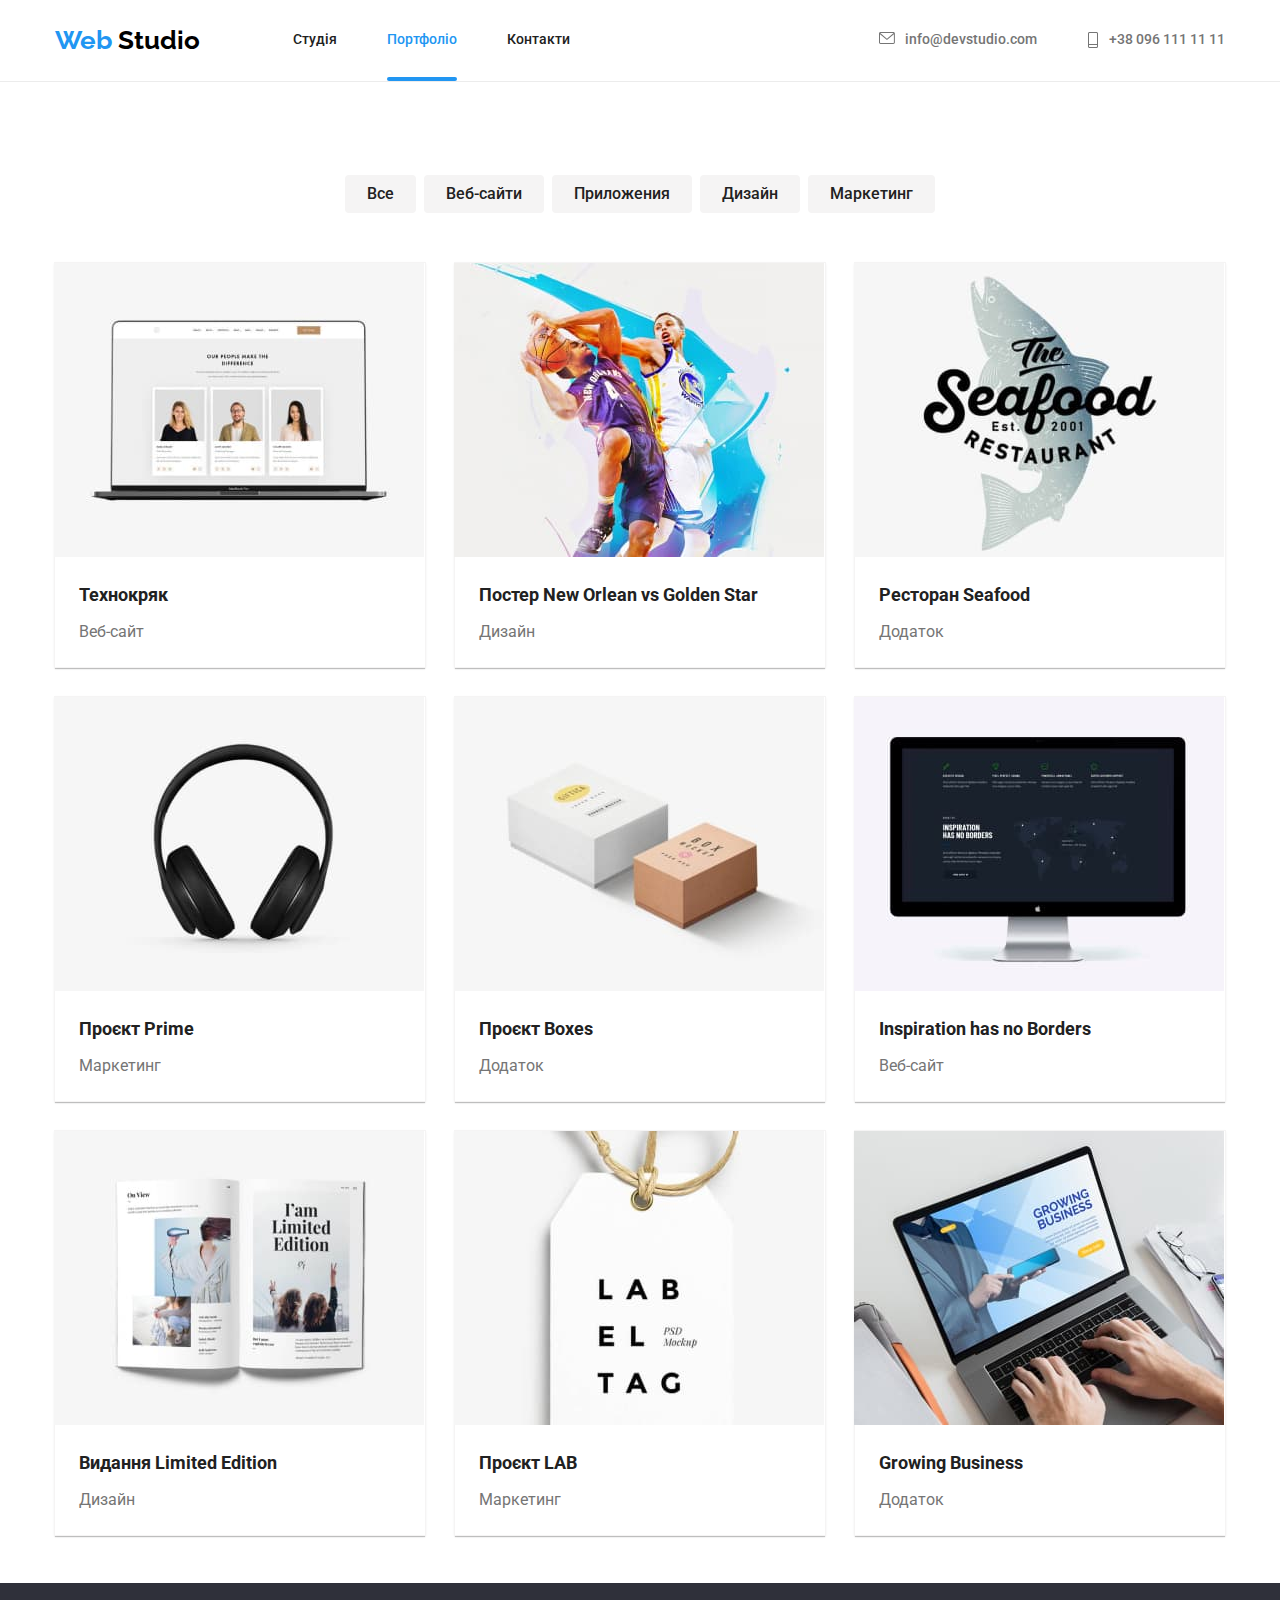
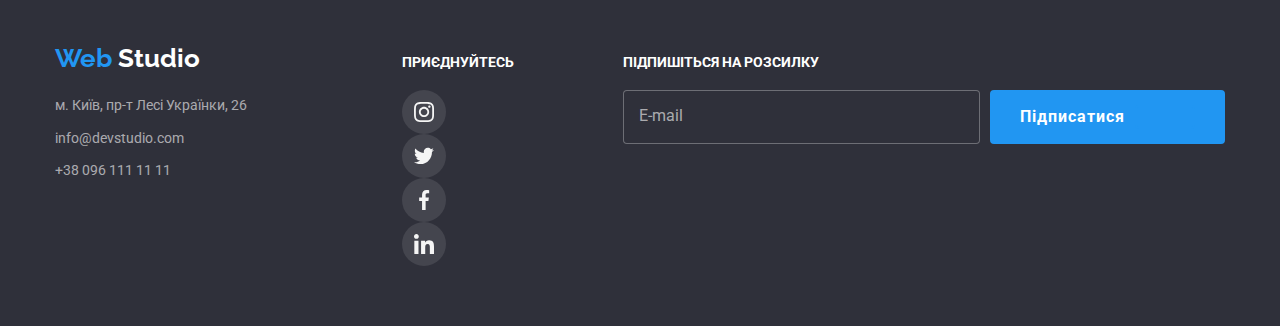
==== commit fb8a5cfa: "commit" ====
--- a/portfolio.html
+++ b/portfolio.html
@@ -46,144 +46,144 @@
      </header> 
 
    <main>
-    <section class="section button-portfolio">
+    <section class="portfolio">
     <div class="conteiner ">
         <h1 class="visually-hidden">Портфоліо</h1>
     <ul class="button">
-        <li class="button-item"><buttton class="button-list" type="button">Все</buttton></li>
-        <li class="button-item"><buttton class="button-list" type="button">Веб-сайти</buttton></li>
-        <li class="button-item"><buttton class="button-list" type="button">Приложения</buttton></li>
-        <li class="button-item"><buttton class="button-list" type="button">Дизайн</buttton></li>
-        <li class="button-item"><buttton class="button-list" type="button">Маркетинг</buttton></li>
+        <li class="button__item"><buttton class="button__list" type="button">Все</buttton></li>
+        <li class="button__item"><buttton class="button__list" type="button">Веб-сайти</buttton></li>
+        <li class="button__item"><buttton class="button__list" type="button">Приложения</buttton></li>
+        <li class="button__item"><buttton class="button__list" type="button">Дизайн</buttton></li>
+        <li class="button__item"><buttton class="button__list" type="button">Маркетинг</buttton></li>
     </ul>
     </div>
 
         <div class="conteiner">
-        <ul class="conteiner-portfolio">
-            <li class="portfolio">
-                <article class="card">
-                    <div class="img-wrapper">
-                <a href="#" class="img-wrapper-card">
-                <img src="./img2/photo.jpg" alt="photo" width="370">
-                <p class="text-card">Ресурс пропонує комплексні пропозиції з різним рівнем функціоналу та сервісів. Все це дозволить відвідувачу отримати вичерпні відомості про компанію чи приватну особу.</p>
-            </a>
-            </div>
-            <div class="card-content">
-                <h2 class="name-portfolio">Технокряк</h2>
-                <p class="text-portfolio-site">Веб-сайт</p>
+        <ul class="portfolio-list">
+            <li class="portfolio-list__item">
+                <article class="card">
+                    <div class="card__wrapper">
+                <a href="#" class="card__link">
+                <img class="card__image" src="./img2/photo.jpg" alt="photo" width="370">
+                <p class="card__text--portfolio">Ресурс пропонує комплексні пропозиції з різним рівнем функціоналу та сервісів. Все це дозволить відвідувачу отримати вичерпні відомості про компанію чи приватну особу.</p>
+            </a>
+            </div>
+            <div class="content-card">
+                <h2 class="content-card__name">Технокряк</h2>
+                <p class="content-card__site">Веб-сайт</p>
             </div>
             </article>
             </li>
-            <li class="portfolio">
-                <article class="card">
-                    <div class="img-wrapper">
-                <a href="#" class="img-wrapper-card">
-                <img src="./img2/backetbol.jpg" alt="Golden Star" width="370">
-                <p class="text-card">Ресурс пропонує комплексні пропозиції з різним рівнем функціоналу та сервісів. Все це дозволить відвідувачу отримати вичерпні відомості про компанію чи приватну особу.</p>
-            </a>
-            </div>
-            <div class="card-content">
-                <h2 class="name-portfolio">Постер New Orlean vs Golden Star</h2>
-                <p class="text-portfolio-site">Дизайн</p>
+            <li class="portfolio-list__item">
+                <article class="card">
+                    <div class="card__wrapper">
+                <a href="#" class="card__link">
+                <img class="card__image" src="./img2/backetbol.jpg" alt="Golden Star" width="370">
+                <p class="card__text--portfolio">Ресурс пропонує комплексні пропозиції з різним рівнем функціоналу та сервісів. Все це дозволить відвідувачу отримати вичерпні відомості про компанію чи приватну особу.</p>
+            </a>
+            </div>
+            <div class="content-card">
+                <h2 class="content-card__name">Постер New Orlean vs Golden Star</h2>
+                <p class="content-card__site">Дизайн</p>
             </div>
         </article>
             </li>
 
-            <li class="portfolio">
-                <article class="card">
-                    <div class="img-wrapper">
-                <a href="#" class="img-wrapper-card">
-                <img src="./img2/seafood.jpg" alt="Seafood" width="370">
-                <p class="text-card">Ресурс пропонує комплексні пропозиції з різним рівнем функціоналу та сервісів. Все це дозволить відвідувачу отримати вичерпні відомості про компанію чи приватну особу.</p>
-            </a>
-            </div>
-                <div class="card-content">   
-                <h2 class="name-portfolio">Ресторан Seafood</h2>
-                <p class="text-portfolio-site">Додаток</p>
+            <li class="portfolio-list__item">
+                <article class="card">
+                    <div class="card__wrapper">
+                <a href="#" class="card__link">
+                <img class="card__image" src="./img2/seafood.jpg" alt="Seafood" width="370">
+                <p class="card__text--portfolio">Ресурс пропонує комплексні пропозиції з різним рівнем функціоналу та сервісів. Все це дозволить відвідувачу отримати вичерпні відомості про компанію чи приватну особу.</p>
+            </a>
+            </div>
+                <div class="content-card">   
+                <h2 class="content-card__name">Ресторан Seafood</h2>
+                <p class="content-card__site">Додаток</p>
             </div> 
             </article>
             </li>
-            <li class="portfolio">
-                <article class="card">
-                    <div class="img-wrapper">
-                <a href="#" class="img-wrapper-card">
-                <img src="./img2/prime.jpg" alt="Prime" width="370">
-                <p class="text-card">Ресурс пропонує комплексні пропозиції з різним рівнем функціоналу та сервісів. Все це дозволить відвідувачу отримати вичерпні відомості про компанію чи приватну особу.</p>
-            </a>
-            </div>
-                <div class="card-content">    
-                <h2 class="name-portfolio">Проєкт Prime</h2>
-                <p class="text-portfolio-site">Маркетинг</p>
-            </div>
-                </article>
-            </li>
-            <li class="portfolio">
-                <article class="card">
-                    <div class="img-wrapper">
-                <a class="img-wrapper-card" href="#">
-                <img src="./img2/boxes.jpg" alt="Boxes" width="370">
-                <p class="text-card">Ресурс пропонує комплексні пропозиції з різним рівнем функціоналу та сервісів. Все це дозволить відвідувачу отримати вичерпні відомості про компанію чи приватну особу.</p>
+            <li class="pportfolio-list__item">
+                <article class="card">
+                    <div class="card__wrapper">
+                <a href="#" class="card__link">
+                <img class="card__image" src="./img2/prime.jpg" alt="Prime" width="370">
+                <p class="card__text--portfolio">Ресурс пропонує комплексні пропозиції з різним рівнем функціоналу та сервісів. Все це дозволить відвідувачу отримати вичерпні відомості про компанію чи приватну особу.</p>
+            </a>
+            </div>
+                <div class="content-card">    
+                <h2 class="content-card__name">Проєкт Prime</h2>
+                <p class="content-card__site">Маркетинг</p>
+            </div>
+                </article>
+            </li>
+            <li class="portfolio-list__item">
+                <article class="card">
+                    <div class="card__wrapper">
+                <a class="card__link" href="#">
+                <img class="card__image" src="./img2/boxes.jpg" alt="Boxes" width="370">
+                <p class="card__text--portfolio">Ресурс пропонує комплексні пропозиції з різним рівнем функціоналу та сервісів. Все це дозволить відвідувачу отримати вичерпні відомості про компанію чи приватну особу.</p>
             </a>
           </div>
-                    <div class="card-content">     
-                <h2 class="name-portfolio">Проєкт Boxes</h2>
-                <p class="text-portfolio-site">Додаток</p>
-            </div>
-                </article>
-            </li>
-            <li class="portfolio">
-                <article class="card">
-                    <div class="img-wrapper">
-                <a href="#" class="img-wrapper-card">
-                <img src="./img2/borders.jpg" alt="Borders" width="370">
-                <p class="text-card">Ресурс пропонує комплексні пропозиції з різним рівнем функціоналу та сервісів. Все це дозволить відвідувачу отримати вичерпні відомості про компанію чи приватну особу.</p>
-            </a>
-            </div>
-                    <div class="card-content">      
-                <h2 class="name-portfolio">Inspiration has no Borders</h2>
-                <p class="text-portfolio-site">Веб-сайт</p>
-            </div>
-                </article>
-            </li>
-            <li class="portfolio">
-                <article class="card">
-                    <div class="img-wrapper">
-                <a href="#" class="img-wrapper-card">
-                <img src="./img2/edition.jpg" alt="Limited Edition" width="370">
-                <p class="text-card">Ресурс пропонує комплексні пропозиції з різним рівнем функціоналу та сервісів. Все це дозволить відвідувачу отримати вичерпні відомості про компанію чи приватну особу.</p>
-            </a>
-            </div>
-                    <div class="card-content">       
-                <h2 class="name-portfolio">Видання Limited Edition</h2>
-                <p class="text-portfolio-site">Дизайн</p>
+                    <div class="content-card">     
+                <h2 class="content-card__name">Проєкт Boxes</h2>
+                <p class="content-card__site">Додаток</p>
+            </div>
+                </article>
+            </li>
+            <li class="portfolio-list__item">
+                <article class="card">
+                    <div class="card__wrapper">
+                <a href="#" class="card__link">
+                <img class="card__image" src="./img2/borders.jpg" alt="Borders" width="370">
+                <p class="card__text--portfolio">Ресурс пропонує комплексні пропозиції з різним рівнем функціоналу та сервісів. Все це дозволить відвідувачу отримати вичерпні відомості про компанію чи приватну особу.</p>
+            </a>
+            </div>
+                    <div class="content-card">      
+                <h2 class="content-card__name">Inspiration has no Borders</h2>
+                <p class="content-card__site">Веб-сайт</p>
+            </div>
+                </article>
+            </li>
+            <li class="portfolio-list__item">
+                <article class="card">
+                    <div class="card__wrapper">
+                <a href="#" class="card__link">
+                <img class="card__image" src="./img2/edition.jpg" alt="Limited Edition" width="370">
+                <p class="card__text--portfolio">Ресурс пропонує комплексні пропозиції з різним рівнем функціоналу та сервісів. Все це дозволить відвідувачу отримати вичерпні відомості про компанію чи приватну особу.</p>
+            </a>
+            </div>
+                    <div class="content-card">       
+                <h2 class="content-card__name">Видання Limited Edition</h2>
+                <p class="content-card__site">Дизайн</p>
                     </div>
                 </article>
             </li>
-            <li class="portfolio">
-                <article class="card">
-                    <div class="img-wrapper">
-                <a href="#" class="img-wrapper-card">
-                <img src="./img2/lab.jpg" alt="LAB" width="370">
-                <p class="text-card">Ресурс пропонує комплексні пропозиції з різним рівнем функціоналу та сервісів. Все це дозволить відвідувачу отримати вичерпні відомості про компанію чи приватну особу.</p>
-            </a>
-            </div>
-                    <div class="card-content">       
-                <h2 class="name-portfolio">Проєкт LAB</h2>
-                <p class="text-portfolio-site">Маркетинг</p>
+            <li class="portfolio-list__item">
+                <article class="card">
+                    <div class="card__wrapper">
+                <a href="#" class="card__link">
+                <img class="card__image" src="./img2/lab.jpg" alt="LAB" width="370">
+                <p class="card__text--portfolio">Ресурс пропонує комплексні пропозиції з різним рівнем функціоналу та сервісів. Все це дозволить відвідувачу отримати вичерпні відомості про компанію чи приватну особу.</p>
+            </a>
+            </div>
+                    <div class="content-card">       
+                <h2 class="content-card__name">Проєкт LAB</h2>
+                <p class="content-card__site">Маркетинг</p>
             </div>
                 </article> 
             </li>
-            <li class="portfolio">
-                <article class="card">
-                    <div class="img-wrapper">
-                <a href="#" class="img-wrapper-card">
-                <img src="./img2/laptop.jpg" alt="Growing Busines" width="370">
-                <p class="text-card">Ресурс пропонує комплексні пропозиції з різним рівнем функціоналу та сервісів. Все це дозволить відвідувачу отримати вичерпні відомості про компанію чи приватну особу.</p>
-            </a>
-            </div>
-                    <div class="card-content ">      
-                <h2 class="name-portfolio">Growing Business</h2>
-                <p class="text-portfolio-site">Додаток</p>
+            <li class="portfolio-list__item">
+                <article class="card">
+                    <div class="card__wrapper">
+                <a href="#" class="card__link">
+                <img class="card__image" src="./img2/laptop.jpg" alt="Growing Busines" width="370">
+                <p class="card__text--portfolio">Ресурс пропонує комплексні пропозиції з різним рівнем функціоналу та сервісів. Все це дозволить відвідувачу отримати вичерпні відомості про компанію чи приватну особу.</p>
+            </a>
+            </div>
+                    <div class="content-card">      
+                <h2 class="content-card__name">Growing Business</h2>
+                <p class="content-card__site">Додаток</p>
                     </div>
                 </article>
             </li>
--- a/css/main.min.css
+++ b/css/main.min.css
@@ -1 +1 @@
-body{color:#212121;font-family:"Roboto",sant-serif;text-decoration:none}h1,h2,h3,h4,h5,h6,p,ul{margin:0;padding:0}.conteiner{width:1200px;padding-left:15px;padding-right:15px;margin-left:auto;margin-right:auto}li{list-style-type:none;padding-left:0;margin:0}a{text-decoration:none}img{display:block;max-width:100%;height:auto}.link{display:-webkit-box;display:-ms-flexbox;display:flex;-webkit-box-pack:center;-ms-flex-pack:center;justify-content:center;-webkit-box-align:center;-ms-flex-align:center;align-items:center;-webkit-transition:color 250ms cubic-bezier(0.4, 0, 0.2, 1);transition:color 250ms cubic-bezier(0.4, 0, 0.2, 1)}.visually-hidden{position:absolute;white-space:nowrap;width:1px;height:1px;overflow:hidden;border:0;padding:0;clip:rect(0 0 0 0);-webkit-clip-path:inset(50%);clip-path:inset(50%);margin:-1px}.logo{margin-top:25px;margin-bottom:25px;margin-right:93px}.span{font-family:"Raleway",sant-serif;font-weight:700;font-size:26px;line-height:1.19;text-decoration:none}.span__web{color:#2196f2}.span__studio{color:#000}.site-nav,.contact{display:-webkit-box;display:-ms-flexbox;display:flex;margin-top:0;margin-bottom:0;font-weight:500;font-size:14px;line-height:1.14}.contact__mail-tel{padding-top:32px;padding-bottom:32px}.site-nav__link:hover,.site-nav__link:focus{color:#2196f2}.header::after{content:"";position:absolute;width:100%;height:1px;background-color:#ececec;left:0;bottom:-1px;background-size:contain}.site-nav__link{position:relative;padding-top:32px;padding-bottom:32px;display:inline-block;color:#212121;-webkit-transition:color 250ms cubic-bezier(0.4, 0, 0.2, 1);transition:color 250ms cubic-bezier(0.4, 0, 0.2, 1)}.site-nav__link::after{content:"";position:absolute;width:0%;height:4px;border-radius:2px;background-color:#2196f2;left:0;bottom:-1px;background-size:contain}.site-nav__link.current::after{width:100%}.current{color:#2196f2}.site-nav .site-nav__list+.site-nav__list{margin-left:50px}.contact__link{color:#757575;margin-right:auto;-webkit-transition:color 250ms cubic-bezier(0.4, 0, 0.2, 1);transition:color 250ms cubic-bezier(0.4, 0, 0.2, 1);display:-webkit-box;display:-ms-flexbox;display:flex}.contact__icons{margin-right:10px;fill:currentColor}.contact__link:hover,.contact__link:focus{color:#2196f2}.contact:hover .contact:focus{color:#2196f2}.contact .contact__mail-tel+.contact__mail-tel{margin-left:50px}.contact{margin-left:auto;padding-left:0;color:#000}.conteiner__item{display:-webkit-box;display:-ms-flexbox;display:flex;text-align:center}.header{position:relative}.conteiner__item::after .current{content:"";position:absolute;width:100%;height:1px;background-color:#ececec;bottom:-1px;left:0}.modal-backdrop{position:fixed;top:0;bottom:0;left:0;right:0;background-color:rgba(0,0,0,.2);-webkit-transition:opacity 250ms cubic-bezier(0.4, 0, 0.2, 1),visibility 250ms cubic-bezier(0.4, 0, 0.2, 1);transition:opacity 250ms cubic-bezier(0.4, 0, 0.2, 1),visibility 250ms cubic-bezier(0.4, 0, 0.2, 1)}.modal-backdrop.is-hidden .modal{-webkit-transform:translate(-50%, -50%) scale(1.3);transform:translate(-50%, -50%) scale(1.3)}.modal{width:528px;height:581px;position:absolute;top:50%;left:50%;-webkit-transform:translate(-50%, -50%) scale(1);transform:translate(-50%, -50%) scale(1);background-color:#fff;border-radius:4px;-webkit-box-shadow:0px 2px 1px 0px;box-shadow:0px 2px 1px 0px;padding:40px;-webkit-transition:-webkit-transform 250ms cubic-bezier(0.4, 0, 0.2, 1);transition:-webkit-transform 250ms cubic-bezier(0.4, 0, 0.2, 1);transition:transform 250ms cubic-bezier(0.4, 0, 0.2, 1);transition:transform 250ms cubic-bezier(0.4, 0, 0.2, 1), -webkit-transform 250ms cubic-bezier(0.4, 0, 0.2, 1)}.modal-text{-webkit-box-pack:center;-ms-flex-pack:center;justify-content:center;-webkit-box-align:center;-ms-flex-align:center;align-items:center;font-weight:bold;font-size:20px;line-height:calc 1.15;color:var(-- #212121);margin-bottom:30px}.form-modal{position:relative;margin-bottom:20px;display:block;margin:0}.form-label{display:-webkit-box;display:-ms-flexbox;display:flex;position:absolute;top:0;left:0;-webkit-transform:translateY(-120%);transform:translateY(-120%);font-size:12px;font-weight:400px;color:#757575}.form-modal-line{display:-webkit-box;display:-ms-flexbox;display:flex;width:100%;margin:0;padding-top:10px;padding-bottom:10px;padding-left:35px;font:inherit;border-radius:4px;border:1px solid rgba(33,33,33,.2);margin-bottom:28px;cursor:pointer;position:relative}.comment{resize:none;height:120px;font-size:12px;line-height:1.1666666667;letter-spacing:.01em;margin-bottom:20px;padding-left:16px}.form-modal-line::-webkit-input-placeholder{color:rgba(117,117,117,.5)}.form-modal-line::-moz-placeholder{color:rgba(117,117,117,.5)}.form-modal-line:-ms-input-placeholder{color:rgba(117,117,117,.5)}.form-modal-line::-ms-input-placeholder{color:rgba(117,117,117,.5)}.form-modal-line::placeholder{color:rgba(117,117,117,.5)}.form-svg{position:relative}.svg-modal-form{display:-webkit-box;display:-ms-flexbox;display:flex;position:absolute;-webkit-box-pack:center;-ms-flex-pack:center;justify-content:center;-webkit-box-align:center;-ms-flex-align:center;align-items:center;top:0px;left:12px;-webkit-transform:translateY(60%);transform:translateY(60%);fill:#212121}.check-mark-label{margin:auto;display:-webkit-box;display:-ms-flexbox;display:flex;-webkit-box-pack:center;-ms-flex-pack:center;justify-content:center;-webkit-box-align:center;-ms-flex-align:center;align-items:center;cursor:pointer}.check-mark-icon{width:16px;height:15px;border:2px solid #212121;border-radius:2px;margin-right:8px}.check-mark-label .check-mark{fill:rgba(0,0,0,0)}.check-mark{display:-webkit-box;display:-ms-flexbox;display:flex;-webkit-box-pack:center;-ms-flex-pack:center;justify-content:center;-webkit-box-align:center;-ms-flex-align:center;align-items:center;border-color:#212121;margin-bottom:30px}.check-mark-label{font-weight:400px;font-size:14px;line-height:calc 1.7142857143;letter-spacing:.03em;color:#757575}.check-mark input:checked+.check-mark-label .check-mark-span{fill:#fff}.check-mark input:checked+.check-mark-label .check-mark-icon{background-color:#2196f2;border:none}.contract{color:#2196f2;border-bottom:1px solid #2196f2;letter-spacing:.03em;margin-left:8px}input{border:none;-webkit-appearance:none;-ms-appearance:none;-moz-appearance:none;appearance:none;outline:none}.form-modal-line:valid+.svg-modal-form,.form-modal-line:focus{outline:#2196f2;border-color:#2196f2}.form-modal-line:valid,.form-modal-line:focus+.svg-modal-form{fill:#2196f2}.comment:valid+.check-mark-span,.comment:focus{outline:#2196f2;border-color:#2196f2}.close-sing{position:absolute;display:-webkit-box;display:-ms-flexbox;display:flex;-webkit-box-pack:center;-ms-flex-pack:center;justify-content:center;cursor:pointer;-webkit-box-align:center;-ms-flex-align:center;align-items:center;top:10px;right:10px;width:30px;height:30px;border:1px solid rgba(0,0,0,.1);border-radius:50%}.button-modal{background-color:#2196f2;color:#fff;padding:10px 52px;-webkit-box-pack:center;-ms-flex-pack:center;justify-content:center;-webkit-box-align:center;-ms-flex-align:center;align-items:center;border-radius:4px;border:1px solid #2196f2;font-weight:bold;font-size:16px;line-height:1.875;letter-spacing:.06em;cursor:pointer}.is-hidden{visibility:hidden;opacity:0;pointer-events:none}.hero{display:-webkit-box;display:-ms-flexbox;display:flex;text-align:center;-webkit-box-pack:center;-ms-flex-pack:center;justify-content:center;-webkit-box-align:center;-ms-flex-align:center;align-items:center;max-width:1600px;margin-left:auto;margin-right:auto;padding:200px 0;background-repeat:no-repeat;background-color:#2f303a;background-image:-webkit-gradient(linear, left top, left bottom, from(rgba(47, 48, 58, 0.4))),url("../../img/Img.png");background-image:linear-gradient(rgba(47, 48, 58, 0.4) rgba(47, 48, 58, 0.4)),url("../../img/Img.png")}.hero__title{margin-top:0;margin-bottom:30px;font-weight:900;font-size:44px;line-height:1.36;color:#fff;text-transform:uppercase}.hero__button{padding:10px 32px;font-weight:700;font-size:16px;line-height:1.87;color:#fff;background-color:#2196f2;border:none;border-radius:4px;cursor:pointer}.hero__button:hover,.hero__button:focus{color:#f5f5f5}.conteiner__about{display:-webkit-box;display:-ms-flexbox;display:flex;-webkit-box-pack:center;-ms-flex-pack:center;justify-content:center;-webkit-box-align:center;-ms-flex-align:center;align-items:center}.conteiner__list{display:-webkit-box;display:-ms-flexbox;display:flex;-webkit-box-pack:center;-ms-flex-pack:center;justify-content:center;-webkit-box-align:center;-ms-flex-align:center;align-items:center;padding:94px 0;padding-left:0;padding-right:0;margin:0;gap:30px}.prodact__image{display:-webkit-box;display:-ms-flexbox;display:flex;-webkit-box-align:center;-ms-flex-align:center;align-items:center;-webkit-box-pack:center;-ms-flex-pack:center;justify-content:center;padding:25px 100px;border-radius:4px;background-color:#f5f4f4;margin-bottom:30px}.prodact__name{margin-top:0;margin-bottom:10px;font-size:14px;line-height:1.14}.prodact__text{margin-top:0;margin-bottom:0;font-size:14px;line-height:1.71;color:#757575}.work{padding-bottom:94px}.title{text-align:center;margin-bottom:50px;font-size:36px;line-height:1.16}.conteiner__work{display:-webkit-box;display:-ms-flexbox;display:flex;-webkit-box-align:center;-ms-flex-align:center;align-items:center;padding-left:0;gap:30px}.conteiner__i-tem{width:calc((100% - 60px)/3)}.conteiner__i-tem:nth-child(3n){margin-right:0}.card-work{position:relative}.card-work__dodatok{position:absolute;display:-webkit-box;display:-ms-flexbox;display:flex;-webkit-box-align:center;-ms-flex-align:center;align-items:center;-webkit-box-pack:center;-ms-flex-pack:center;justify-content:center;color:#fff;bottom:0;min-height:70px;min-width:370px;background-color:rgba(47,48,58,.8);font-size:14px;font-weight:bold;line-height:1.1428571429;letter-spacing:.03em;text-transform:uppercase}.team{background-color:#f5f4f4;padding:94px 0}.list-team__item{text-align:center}.list-team .list-team__item{width:calc((100% - 90px)/4);margin-left:0px}.social{display:-webkit-box;display:-ms-flexbox;display:flex;-webkit-box-pack:center;-ms-flex-pack:center;justify-content:center;-webkit-box-align:center;-ms-flex-align:center;align-items:center}.social.list{margin-top:30px}.social__icon{fill:#afb1b8}.social__link:hover .social__icon{fill:#fff}.social__link{width:100%;height:100%;display:-webkit-box;display:-ms-flexbox;display:flex;-webkit-box-align:center;-ms-flex-align:center;align-items:center;-webkit-box-pack:center;-ms-flex-pack:center;justify-content:center}.social__item .social__link{width:44px;height:44px;background-color:#fff;margin-right:10px;border-radius:50%;-webkit-transition:250ms cubic-bezier(0.4, 0, 0.2, 1);transition:250ms cubic-bezier(0.4, 0, 0.2, 1)}.social__item .social__link:hover,.social__item .social__link:focus{background-color:#2196f2}.list-team .social__item:last-child{margin-right:0}.list-team .list-team__item:not(:last-child){margin-right:30px}.list-team{display:-webkit-box;display:-ms-flexbox;display:flex;padding-left:0;margin-top:0}.card__title{font-weight:500;font-size:16px;line-height:1.18}.card__name{font-size:16px;line-height:1.18;color:#757575;margin-top:10px}.list-team__item{margin-left:0;outline:1px solid #f5f4f4;-webkit-box-shadow:0px 1px 3px rgba(0,0,0,.12),0px 1px 1px rgba(0,0,0,.14),0px 2px 1px rgba(0,0,0,.2);box-shadow:0px 1px 3px rgba(0,0,0,.12),0px 1px 1px rgba(0,0,0,.14),0px 2px 1px rgba(0,0,0,.2);border-radius:0px 0px 4px 4px;background-color:#fff}.card__text{padding-top:30px;padding-bottom:30px}.client{padding:94px 0}.clients{display:-webkit-box;display:-ms-flexbox;display:flex;-webkit-box-pack:justify;-ms-flex-pack:justify;justify-content:space-between}.clients__baza{margin-right:30px;padding:16px 32px;border:1px solid #afb1b8;border-radius:4px;-webkit-transition:color 250ms cubic-bezier(0.4, 0, 0.2, 1);transition:color 250ms cubic-bezier(0.4, 0, 0.2, 1);cursor:pointer}.clients__baza:last-child{margin-right:0}.clients__icon{fill:#afb1b8;-webkit-transition:color 250ms cubic-bezier(0.4, 0, 0.2, 1);transition:color 250ms cubic-bezier(0.4, 0, 0.2, 1)}.clients__baza:hover{fill:#2196f2;border-color:#2196f2}.clients__baza:hover .clients__svg{fill:#2196f2;border-color:#2196f2}.footer-web .conteiner{display:-webkit-box;display:-ms-flexbox;display:flex;-webkit-box-pack:justify;-ms-flex-pack:justify;justify-content:space-between;-webkit-box-align:baseline;-ms-flex-align:baseline;align-items:baseline}.footer-web{background-color:#2f303a;display:-webkit-box;display:-ms-flexbox;display:flex;-webkit-box-pack:justify;-ms-flex-pack:justify;justify-content:space-between;margin-left:0;margin-right:0;padding-top:60px;padding-bottom:60px}.span__studio--white{color:#fff}.adress__i-tem{margin-top:20px;margin-bottom:0;padding-left:0}.adress__footer{font-style:normal;text-decoration:none;font-weight:400px;font-size:14px;line-height:1.71;color:rgba(255,255,255,.6);width:1600px;height:648px;left:0px;top:2094px;-webkit-transition:color 250ms cubic-bezier(0.4, 0, 0.2, 1);transition:color 250ms cubic-bezier(0.4, 0, 0.2, 1)}.adress__footer--adress{color:#fff}.adress__footer:hover,.adress__footer:focus{color:#fff}.adress__list{margin-top:9px}.welcome{font-size:14px;line-height:16px;color:#fff;text-transform:uppercase;margin-bottom:20px}.welcome-social__link.link{display:-webkit-box;display:-ms-flexbox;display:flex;-webkit-box-pack:center;-ms-flex-pack:center;justify-content:center;-webkit-box-align:center;-ms-flex-align:center;align-items:center;width:44px;height:44px;background-color:rgba(255,255,255,.1);border-radius:50%;margin-right:10px;-webkit-transition:250ms cubic-bezier(0.4, 0, 0.2, 1);transition:250ms cubic-bezier(0.4, 0, 0.2, 1)}.welcome-social__item:last-child .welcome-social__link{margin-right:0}.welcome-social__icon{fill:#f5f5f5;gap:10px}.welcome-social__link.link:hover,.welcome-social__link.link:focus{fill:#fff;background-color:#2196f2}.welcome-social__link{width:100%;height:100%;display:-webkit-box;display:-ms-flexbox;display:flex;-webkit-box-align:center;-ms-flex-align:center;align-items:center;-webkit-box-pack:center;-ms-flex-pack:center;justify-content:center}.welcome-social__icons{display:-webkit-box;display:-ms-flexbox;display:flex}.button-icon__button{display:-webkit-box;display:-ms-flexbox;display:flex;-webkit-box-align:center;-ms-flex-align:center;align-items:center;-webkit-box-pack:center;-ms-flex-pack:center;justify-content:center;letter-spacing:.06em;padding:10px 28px;margin-left:10px;font-size:16px;font-weight:bold;line-height:1.875;border-radius:4px;border:2px solid #2196f2;background-color:#2196f2;color:#fff}.button-icon{display:-webkit-box;display:-ms-flexbox;display:flex}.button-icon__button{margin-left:10px}.button-icon__comment{width:357px;display:-webkit-box;display:-ms-flexbox;display:flex;-webkit-box-flex:1;-ms-flex-positive:1;flex-grow:1;outline:none;-webkit-box-pack:center;-ms-flex-pack:center;justify-content:center;-webkit-box-align:center;-ms-flex-align:center;align-items:center;border-radius:4px;border:1px solid rgba(255,255,255,.3);background-color:#2f303a;color:#fff;padding:15px}.button-icon__comment::-webkit-input-placeholder{font-size:16px;font-weight:normal;color:rgba(255,255,255,.6)}.button-icon__comment::-moz-placeholder{font-size:16px;font-weight:normal;color:rgba(255,255,255,.6)}.button-icon__comment:-ms-input-placeholder{font-size:16px;font-weight:normal;color:rgba(255,255,255,.6)}.button-icon__comment::-ms-input-placeholder{font-size:16px;font-weight:normal;color:rgba(255,255,255,.6)}.button-icon__comment::placeholder{font-size:16px;font-weight:normal;color:rgba(255,255,255,.6)}.button{display:-webkit-box;display:-ms-flexbox;display:flex;text-align:center;-webkit-box-pack:center;-ms-flex-pack:center;justify-content:center;margin-bottom:50px;padding-left:0}.button-item:not(:first-child){margin-left:8px}.button-list{display:-webkit-box;display:-ms-flexbox;display:flex;padding-left:22px;padding-right:22px;padding-top:6px;padding-bottom:6px;margin-right:0px;font-weight:500;font-size:16px;line-height:1.625;color:var(-- #212121);background-color:#f5f4f4;border-radius:4px;cursor:pointer;-webkit-transition:250ms cubic-bezier(0.4, 0, 0.2, 1);transition:250ms cubic-bezier(0.4, 0, 0.2, 1)}.button-list:hover,.button-list:focus{color:#fff;background-color:#2196f2}.name-portfolio{font-size:18px;line-height:2}.text-portfolio-site{font-weight:400px;font-size:16px;line-height:1.87;color:#757575;margin-top:0;margin-bottom:0}.conteiner-portfolio{display:-webkit-box;display:-ms-flexbox;display:flex;-ms-flex-wrap:wrap;flex-wrap:wrap;gap:30px;-webkit-box-pack:center;-ms-flex-pack:center;justify-content:center}.portfolio{-webkit-box-align:stretch;-ms-flex-align:stretch;align-items:stretch}.portfolio:nth-child(3n){margin-right:0}.portfolio:nth-last-child(-n+3){margin-bottom:0}.name-portfolio{margin-bottom:4px}.card{outline:1px solid #f5f4f4;-webkit-box-shadow:0px 1px 3px rgba(0,0,0,.12),0px 1px 1px rgba(0,0,0,.14),0px 2px 1px rgba(0,0,0,.2);box-shadow:0px 1px 3px rgba(0,0,0,.12),0px 1px 1px rgba(0,0,0,.14),0px 2px 1px rgba(0,0,0,.2);cursor:pointer;-webkit-transition:-webkit-transform 250ms cubic-bezier(0.4, 0, 0.2, 1);transition:-webkit-transform 250ms cubic-bezier(0.4, 0, 0.2, 1);transition:transform 250ms cubic-bezier(0.4, 0, 0.2, 1);transition:transform 250ms cubic-bezier(0.4, 0, 0.2, 1), -webkit-transform 250ms cubic-bezier(0.4, 0, 0.2, 1)}.card-content{padding:20px 24px}.img-wrapper{position:relative;overflow:hidden;background-size:contain}.text-card{position:absolute;display:-webkit-box;display:-ms-flexbox;display:flex;-webkit-box-pack:center;-ms-flex-pack:center;justify-content:center;-webkit-box-align:center;-ms-flex-align:center;align-items:center;font-size:18px;top:0;left:0;right:0;bottom:0;padding:24px;line-height:1.3333333333;background-color:rgba(33,150,243,.9);color:#f5f5f5;-webkit-transform:translateY(100%);transform:translateY(100%);-webkit-transition:-webkit-transform 250ms cubic-bezier(0.4, 0, 0.2, 1);transition:-webkit-transform 250ms cubic-bezier(0.4, 0, 0.2, 1);transition:transform 250ms cubic-bezier(0.4, 0, 0.2, 1);transition:transform 250ms cubic-bezier(0.4, 0, 0.2, 1), -webkit-transform 250ms cubic-bezier(0.4, 0, 0.2, 1)}.card:hover .text-card{-webkit-transform:translateY(0);transform:translateY(0);outline:none}.portfolio:hover{-webkit-box-shadow:0px 1px 1px rgba(0,0,0,.12),0px 4px 4px rgba(0,0,0,.06),1px 4px 6px rgba(0,0,0,.16);box-shadow:0px 1px 1px rgba(0,0,0,.12),0px 4px 4px rgba(0,0,0,.06),1px 4px 6px rgba(0,0,0,.16)}.title{text-align:center;margin-top:0;margin-bottom:50px;font-size:36px;line-height:1.16}/*# sourceMappingURL=main.min.css.map */+body{color:#212121;font-family:"Roboto",sant-serif;text-decoration:none}h1,h2,h3,h4,h5,h6,p,ul{margin:0;padding:0}.conteiner{width:1200px;padding-left:15px;padding-right:15px;margin-left:auto;margin-right:auto}li{list-style-type:none;padding-left:0;margin:0}a{text-decoration:none}img{display:block;max-width:100%;height:auto}.link{display:-webkit-box;display:-ms-flexbox;display:flex;-webkit-box-pack:center;-ms-flex-pack:center;justify-content:center;-webkit-box-align:center;-ms-flex-align:center;align-items:center;-webkit-transition:color 250ms cubic-bezier(0.4, 0, 0.2, 1);transition:color 250ms cubic-bezier(0.4, 0, 0.2, 1)}.visually-hidden{position:absolute;white-space:nowrap;width:1px;height:1px;overflow:hidden;border:0;padding:0;clip:rect(0 0 0 0);-webkit-clip-path:inset(50%);clip-path:inset(50%);margin:-1px}.logo{margin-top:25px;margin-bottom:25px;margin-right:93px}.span{font-family:"Raleway",sant-serif;font-weight:700;font-size:26px;line-height:1.19;text-decoration:none}.span__web{color:#2196f2}.span__studio{color:#000}.site-nav,.contact{display:-webkit-box;display:-ms-flexbox;display:flex;margin-top:0;margin-bottom:0;font-weight:500;font-size:14px;line-height:1.14}.contact{margin-left:auto;padding-left:0;color:#000}.contact__mail-tel{padding-top:32px;padding-bottom:32px}.contact__link{color:#757575;margin-right:auto;-webkit-transition:color 250ms cubic-bezier(0.4, 0, 0.2, 1);transition:color 250ms cubic-bezier(0.4, 0, 0.2, 1);display:-webkit-box;display:-ms-flexbox;display:flex}.contact__icons{margin-right:10px;fill:currentColor}.contact__link:hover,.contact__link:focus{color:#2196f2}.contact:hover .contact:focus{color:#2196f2}.contact .contact__mail-tel+.contact__mail-tel{margin-left:50px}.site-nav__link:hover,.site-nav__link:focus{color:#2196f2}.header::after{content:"";position:absolute;width:100%;height:1px;background-color:#ececec;left:0;bottom:-1px;background-size:contain}.site-nav__link{position:relative;padding-top:32px;padding-bottom:32px;display:inline-block;color:#212121;-webkit-transition:color 250ms cubic-bezier(0.4, 0, 0.2, 1);transition:color 250ms cubic-bezier(0.4, 0, 0.2, 1)}.site-nav__link::after{content:"";position:absolute;width:0%;height:4px;border-radius:2px;background-color:#2196f2;left:0;bottom:-1px;background-size:contain}.site-nav__link.current::after{width:100%}.current{color:#2196f2}.site-nav .site-nav__list+.site-nav__list{margin-left:50px}.header{position:relative}.conteiner__item{display:-webkit-box;display:-ms-flexbox;display:flex;text-align:center}.conteiner__item::after .current{content:"";position:absolute;width:100%;height:1px;background-color:#ececec;bottom:-1px;left:0}.modal-backdrop{position:fixed;top:0;bottom:0;left:0;right:0;background-color:rgba(0,0,0,.2);-webkit-transition:opacity 250ms cubic-bezier(0.4, 0, 0.2, 1),visibility 250ms cubic-bezier(0.4, 0, 0.2, 1);transition:opacity 250ms cubic-bezier(0.4, 0, 0.2, 1),visibility 250ms cubic-bezier(0.4, 0, 0.2, 1)}.modal-backdrop.is-hidden .modal{-webkit-transform:translate(-50%, -50%) scale(1.3);transform:translate(-50%, -50%) scale(1.3)}.modal{width:528px;height:581px;position:absolute;top:50%;left:50%;-webkit-transform:translate(-50%, -50%) scale(1);transform:translate(-50%, -50%) scale(1);background-color:#fff;border-radius:4px;-webkit-box-shadow:0px 2px 1px 0px;box-shadow:0px 2px 1px 0px;padding:40px;-webkit-transition:-webkit-transform 250ms cubic-bezier(0.4, 0, 0.2, 1);transition:-webkit-transform 250ms cubic-bezier(0.4, 0, 0.2, 1);transition:transform 250ms cubic-bezier(0.4, 0, 0.2, 1);transition:transform 250ms cubic-bezier(0.4, 0, 0.2, 1), -webkit-transform 250ms cubic-bezier(0.4, 0, 0.2, 1)}.close-sing{position:absolute;display:-webkit-box;display:-ms-flexbox;display:flex;-webkit-box-pack:center;-ms-flex-pack:center;justify-content:center;cursor:pointer;-webkit-box-align:center;-ms-flex-align:center;align-items:center;top:10px;right:10px;width:30px;height:30px;border:1px solid rgba(0,0,0,.1);border-radius:50%}.modal-text{-webkit-box-pack:center;-ms-flex-pack:center;justify-content:center;-webkit-box-align:center;-ms-flex-align:center;align-items:center;font-weight:bold;font-size:20px;line-height:calc 1.15;color:var(-- #212121);margin-bottom:30px}.form__modal{position:relative;margin-bottom:20px;display:block;margin:0}.form__label{display:-webkit-box;display:-ms-flexbox;display:flex;position:absolute;top:0;left:0;-webkit-transform:translateY(-120%);transform:translateY(-120%);font-size:12px;font-weight:400px;color:#757575}.form__line{display:-webkit-box;display:-ms-flexbox;display:flex;width:100%;margin:0;padding-top:10px;padding-bottom:10px;padding-left:35px;font:inherit;border-radius:4px;border:1px solid rgba(33,33,33,.2);margin-bottom:28px;cursor:pointer;position:relative}.form__svg{position:relative}.form__image{display:-webkit-box;display:-ms-flexbox;display:flex;position:absolute;-webkit-box-pack:center;-ms-flex-pack:center;justify-content:center;-webkit-box-align:center;-ms-flex-align:center;align-items:center;top:0px;left:12px;-webkit-transform:translateY(60%);transform:translateY(60%);fill:#212121}.form__line::-webkit-input-placeholder{color:rgba(117,117,117,.5)}.form__line::-moz-placeholder{color:rgba(117,117,117,.5)}.form__line:-ms-input-placeholder{color:rgba(117,117,117,.5)}.form__line::-ms-input-placeholder{color:rgba(117,117,117,.5)}.form__line::placeholder{color:rgba(117,117,117,.5)}.comment{resize:none;height:120px;font-size:12px;line-height:1.1666666667;letter-spacing:.01em;margin-bottom:20px;padding-left:16px}.check-mark{display:-webkit-box;display:-ms-flexbox;display:flex;-webkit-box-pack:center;-ms-flex-pack:center;justify-content:center;-webkit-box-align:center;-ms-flex-align:center;align-items:center;border-color:#212121;margin-bottom:30px}.check-mark__label{margin:auto;display:-webkit-box;display:-ms-flexbox;display:flex;-webkit-box-pack:center;-ms-flex-pack:center;justify-content:center;-webkit-box-align:center;-ms-flex-align:center;align-items:center;cursor:pointer;font-weight:400px;font-size:14px;line-height:calc 1.7142857143;letter-spacing:.03em;color:#757575}.check-mark__icon{width:16px;height:15px;border:2px solid #212121;border-radius:2px;margin-right:8px}.check-mark__label .check-mark{fill:rgba(0,0,0,0)}.check-mark input:checked+.check-mark__label .check-mark__span{fill:#fff}.check-mark input:checked+.check-mark__label .check-mark__icon{background-color:#2196f2;border:none}input{border:none;-webkit-appearance:none;-ms-appearance:none;-moz-appearance:none;appearance:none;outline:none}.form__line:valid+.form__image,.form__line:focus{outline:#2196f2;border-color:#2196f2}.form__line:valid,.form__line:focus+.form__image{fill:#2196f2}.comment:valid+.check-mark__span,.comment:focus{outline:#2196f2;border-color:#2196f2}.contract{color:#2196f2;border-bottom:1px solid #2196f2;letter-spacing:.03em;margin-left:8px}.button-modal{background-color:#2196f2;color:#fff;padding:10px 52px;-webkit-box-pack:center;-ms-flex-pack:center;justify-content:center;-webkit-box-align:center;-ms-flex-align:center;align-items:center;border-radius:4px;border:1px solid #2196f2;font-weight:bold;font-size:16px;line-height:1.875;letter-spacing:.06em;cursor:pointer}.is-hidden{visibility:hidden;opacity:0;pointer-events:none}.hero{display:-webkit-box;display:-ms-flexbox;display:flex;text-align:center;-webkit-box-pack:center;-ms-flex-pack:center;justify-content:center;-webkit-box-align:center;-ms-flex-align:center;align-items:center;max-width:1600px;margin-left:auto;margin-right:auto;padding:200px 0;background-repeat:no-repeat;background-color:#2f303a;background-image:-webkit-gradient(linear, left top, left bottom, from(rgba(47, 48, 58, 0.4))),url("../../img/Img.png");background-image:linear-gradient(rgba(47, 48, 58, 0.4) rgba(47, 48, 58, 0.4)),url("../../img/Img.png")}.hero__title{margin-top:0;margin-bottom:30px;font-weight:900;font-size:44px;line-height:1.36;color:#fff;text-transform:uppercase}.hero__button{padding:10px 32px;font-weight:700;font-size:16px;line-height:1.87;color:#fff;background-color:#2196f2;border:none;border-radius:4px;cursor:pointer}.hero__button:hover,.hero__button:focus{color:#f5f5f5}.conteiner__about{display:-webkit-box;display:-ms-flexbox;display:flex;-webkit-box-pack:center;-ms-flex-pack:center;justify-content:center;-webkit-box-align:center;-ms-flex-align:center;align-items:center}.conteiner__list{display:-webkit-box;display:-ms-flexbox;display:flex;-webkit-box-pack:center;-ms-flex-pack:center;justify-content:center;-webkit-box-align:center;-ms-flex-align:center;align-items:center;padding:94px 0;padding-left:0;padding-right:0;margin:0;gap:30px}.prodact__image{display:-webkit-box;display:-ms-flexbox;display:flex;-webkit-box-align:center;-ms-flex-align:center;align-items:center;-webkit-box-pack:center;-ms-flex-pack:center;justify-content:center;padding:25px 100px;border-radius:4px;background-color:#f5f4f4;margin-bottom:30px}.prodact__name{margin-top:0;margin-bottom:10px;font-size:14px;line-height:1.14}.prodact__text{margin-top:0;margin-bottom:0;font-size:14px;line-height:1.71;color:#757575}.work{padding-bottom:94px}.conteiner-work{display:-webkit-box;display:-ms-flexbox;display:flex;-webkit-box-align:center;-ms-flex-align:center;align-items:center;padding-left:0;gap:30px}.conteiner-work__i-tem{width:calc((100% - 60px)/3)}.conteiner__i-tem:nth-child(3n){margin-right:0}.card-work{position:relative}.card-work__dodatok{position:absolute;display:-webkit-box;display:-ms-flexbox;display:flex;-webkit-box-align:center;-ms-flex-align:center;align-items:center;-webkit-box-pack:center;-ms-flex-pack:center;justify-content:center;color:#fff;bottom:0;min-height:70px;min-width:370px;background-color:rgba(47,48,58,.8);font-size:14px;font-weight:bold;line-height:1.1428571429;letter-spacing:.03em;text-transform:uppercase}.team{background-color:#f5f4f4;padding:94px 0}.list-team .list-team__item{width:calc((100% - 90px)/4);margin-left:0px}.social{display:-webkit-box;display:-ms-flexbox;display:flex;-webkit-box-pack:center;-ms-flex-pack:center;justify-content:center;-webkit-box-align:center;-ms-flex-align:center;align-items:center}.social__icon{fill:#afb1b8}.social__link{width:100%;height:100%;display:-webkit-box;display:-ms-flexbox;display:flex;-webkit-box-align:center;-ms-flex-align:center;align-items:center;-webkit-box-pack:center;-ms-flex-pack:center;justify-content:center}.social.list{margin-top:30px}.social__item .social__link{width:44px;height:44px;background-color:#fff;margin-right:10px;border-radius:50%;-webkit-transition:250ms cubic-bezier(0.4, 0, 0.2, 1);transition:250ms cubic-bezier(0.4, 0, 0.2, 1)}.social__link:hover .social__icon{fill:#fff}.social__item .social__link:hover,.social__item .social__link:focus{background-color:#2196f2}.list-team{display:-webkit-box;display:-ms-flexbox;display:flex;padding-left:0;margin-top:0}.list-team__item{text-align:center;margin-left:0;outline:1px solid #f5f4f4;-webkit-box-shadow:0px 1px 3px rgba(0,0,0,.12),0px 1px 1px rgba(0,0,0,.14),0px 2px 1px rgba(0,0,0,.2);box-shadow:0px 1px 3px rgba(0,0,0,.12),0px 1px 1px rgba(0,0,0,.14),0px 2px 1px rgba(0,0,0,.2);border-radius:0px 0px 4px 4px;background-color:#fff}.list-team .social__item:last-child{margin-right:0}.list-team .list-team__item:not(:last-child){margin-right:30px}.card__text{padding-top:30px;padding-bottom:30px}.card__title{font-weight:500;font-size:16px;line-height:1.18}.card__name{font-size:16px;line-height:1.18;color:#757575;margin-top:10px}.client{padding:94px 0}.clients{display:-webkit-box;display:-ms-flexbox;display:flex;-webkit-box-pack:justify;-ms-flex-pack:justify;justify-content:space-between}.clients__baza{margin-right:30px;padding:16px 32px;border:1px solid #afb1b8;border-radius:4px;-webkit-transition:color 250ms cubic-bezier(0.4, 0, 0.2, 1);transition:color 250ms cubic-bezier(0.4, 0, 0.2, 1);cursor:pointer}.clients__icon{fill:#afb1b8;-webkit-transition:color 250ms cubic-bezier(0.4, 0, 0.2, 1);transition:color 250ms cubic-bezier(0.4, 0, 0.2, 1)}.clients__baza:last-child{margin-right:0}.clients__baza:hover{fill:#2196f2;border-color:#2196f2}.clients__baza:hover .clients__svg{fill:#2196f2;border-color:#2196f2}.footer-web .conteiner{display:-webkit-box;display:-ms-flexbox;display:flex;-webkit-box-pack:justify;-ms-flex-pack:justify;justify-content:space-between;-webkit-box-align:baseline;-ms-flex-align:baseline;align-items:baseline}.footer-web{background-color:#2f303a;display:-webkit-box;display:-ms-flexbox;display:flex;-webkit-box-pack:justify;-ms-flex-pack:justify;justify-content:space-between;margin-left:0;margin-right:0;padding-top:60px;padding-bottom:60px}.span__studio--white{color:#fff}.adress__i-tem{margin-top:20px;margin-bottom:0;padding-left:0}.adress__list{margin-top:9px}.adress__footer{font-style:normal;text-decoration:none;font-weight:400px;font-size:14px;line-height:1.71;color:rgba(255,255,255,.6);width:1600px;height:648px;left:0px;top:2094px;-webkit-transition:color 250ms cubic-bezier(0.4, 0, 0.2, 1);transition:color 250ms cubic-bezier(0.4, 0, 0.2, 1)}.adress__footer--adress{color:#fff}.adress__footer:hover,.adress__footer:focus{color:#fff}.welcome{font-size:14px;line-height:16px;color:#fff;text-transform:uppercase;margin-bottom:20px}.welcome-social__item:last-child .welcome-social__link{margin-right:0}.welcome-social__link.link:hover,.welcome-social__link.link:focus{fill:#fff;background-color:#2196f2}.welcome-social{display:-webkit-box;display:-ms-flexbox;display:flex}.welcome-social__link{width:100%;height:100%;display:-webkit-box;display:-ms-flexbox;display:flex;-webkit-box-align:center;-ms-flex-align:center;align-items:center;-webkit-box-pack:center;-ms-flex-pack:center;justify-content:center}.welcome-social__icon{fill:#f5f5f5;gap:10px}.welcome-social__link.link{display:-webkit-box;display:-ms-flexbox;display:flex;-webkit-box-pack:center;-ms-flex-pack:center;justify-content:center;-webkit-box-align:center;-ms-flex-align:center;align-items:center;width:44px;height:44px;background-color:rgba(255,255,255,.1);border-radius:50%;margin-right:10px;-webkit-transition:250ms cubic-bezier(0.4, 0, 0.2, 1);transition:250ms cubic-bezier(0.4, 0, 0.2, 1)}.button-icon{display:-webkit-box;display:-ms-flexbox;display:flex}.button-icon__comment{width:357px;display:-webkit-box;display:-ms-flexbox;display:flex;-webkit-box-flex:1;-ms-flex-positive:1;flex-grow:1;outline:none;-webkit-box-pack:center;-ms-flex-pack:center;justify-content:center;-webkit-box-align:center;-ms-flex-align:center;align-items:center;border-radius:4px;border:1px solid rgba(255,255,255,.3);background-color:#2f303a;color:#fff;padding:15px}.button-icon__button{display:-webkit-box;display:-ms-flexbox;display:flex;-webkit-box-align:center;-ms-flex-align:center;align-items:center;-webkit-box-pack:center;-ms-flex-pack:center;justify-content:center;letter-spacing:.06em;padding:10px 28px;margin-left:10px;font-size:16px;font-weight:bold;line-height:1.875;border-radius:4px;border:2px solid #2196f2;background-color:#2196f2;color:#fff}.button-icon__comment::-webkit-input-placeholder{font-size:16px;font-weight:normal;color:rgba(255,255,255,.6)}.button-icon__comment::-moz-placeholder{font-size:16px;font-weight:normal;color:rgba(255,255,255,.6)}.button-icon__comment:-ms-input-placeholder{font-size:16px;font-weight:normal;color:rgba(255,255,255,.6)}.button-icon__comment::-ms-input-placeholder{font-size:16px;font-weight:normal;color:rgba(255,255,255,.6)}.button-icon__comment::placeholder{font-size:16px;font-weight:normal;color:rgba(255,255,255,.6)}.portfolio{padding-top:94px;padding-bottom:48px}.button{display:-webkit-box;display:-ms-flexbox;display:flex;text-align:center;-webkit-box-pack:center;-ms-flex-pack:center;justify-content:center;margin-bottom:50px;padding-left:0}.button__list{display:-webkit-box;display:-ms-flexbox;display:flex;padding-left:22px;padding-right:22px;padding-top:6px;padding-bottom:6px;margin-right:0px;font-weight:500;font-size:16px;line-height:1.625;color:var(-- #212121);background-color:#f5f4f4;border-radius:4px;cursor:pointer;-webkit-transition:250ms cubic-bezier(0.4, 0, 0.2, 1);transition:250ms cubic-bezier(0.4, 0, 0.2, 1)}.button__item:not(:first-child){margin-left:8px}.button__list:hover,.button__list:focus{color:#fff;background-color:#2196f2}.portfolio-list{display:-webkit-box;display:-ms-flexbox;display:flex;-ms-flex-wrap:wrap;flex-wrap:wrap;gap:30px;-webkit-box-pack:center;-ms-flex-pack:center;justify-content:center}.portfolio-list__item{-webkit-box-align:stretch;-ms-flex-align:stretch;align-items:stretch;border-top:0}.portfolio-list__item:nth-child(3n){margin-right:0}.portfolio-list__item:nth-last-child(-n+3){margin-bottom:0}.portfolio-list__item:hover{-webkit-box-shadow:0px 1px 1px rgba(0,0,0,.12),0px 4px 4px rgba(0,0,0,.06),1px 4px 6px rgba(0,0,0,.16);box-shadow:0px 1px 1px rgba(0,0,0,.12),0px 4px 4px rgba(0,0,0,.06),1px 4px 6px rgba(0,0,0,.16)}.card{outline:1px solid #f5f4f4;-webkit-box-shadow:0px 1px 3px rgba(0,0,0,.12),0px 1px 1px rgba(0,0,0,.14),0px 2px 1px rgba(0,0,0,.2);box-shadow:0px 1px 3px rgba(0,0,0,.12),0px 1px 1px rgba(0,0,0,.14),0px 2px 1px rgba(0,0,0,.2);cursor:pointer;-webkit-transition:-webkit-transform 250ms cubic-bezier(0.4, 0, 0.2, 1);transition:-webkit-transform 250ms cubic-bezier(0.4, 0, 0.2, 1);transition:transform 250ms cubic-bezier(0.4, 0, 0.2, 1);transition:transform 250ms cubic-bezier(0.4, 0, 0.2, 1), -webkit-transform 250ms cubic-bezier(0.4, 0, 0.2, 1)}.card__wrapper{position:relative;overflow:hidden;background-size:contain;width:calc(100% + 2px);-webkit-transform:translateX(-1px);transform:translateX(-1px)}.card__text--portfolio{position:absolute;display:-webkit-box;display:-ms-flexbox;display:flex;-webkit-box-pack:center;-ms-flex-pack:center;justify-content:center;-webkit-box-align:center;-ms-flex-align:center;align-items:center;font-size:18px;top:0;left:0;right:0;bottom:0;padding:24px;line-height:1.3333333333;background-color:rgba(33,150,243,.9);color:#f5f5f5;-webkit-transform:translateY(100%);transform:translateY(100%);-webkit-transition:-webkit-transform 250ms cubic-bezier(0.4, 0, 0.2, 1);transition:-webkit-transform 250ms cubic-bezier(0.4, 0, 0.2, 1);transition:transform 250ms cubic-bezier(0.4, 0, 0.2, 1);transition:transform 250ms cubic-bezier(0.4, 0, 0.2, 1), -webkit-transform 250ms cubic-bezier(0.4, 0, 0.2, 1)}.card:hover .card__text--portfolio{-webkit-transform:translateY(0);transform:translateY(0);outline:none}.content-card{padding:20px 24px}.content-card__name{font-size:18px;line-height:2;margin-bottom:4px}.content-card__site{font-weight:400px;font-size:16px;line-height:1.87;color:#757575;margin-top:0;margin-bottom:0}.title{text-align:center;margin-top:0;margin-bottom:50px;font-size:36px;line-height:1.16}/*# sourceMappingURL=main.min.css.map */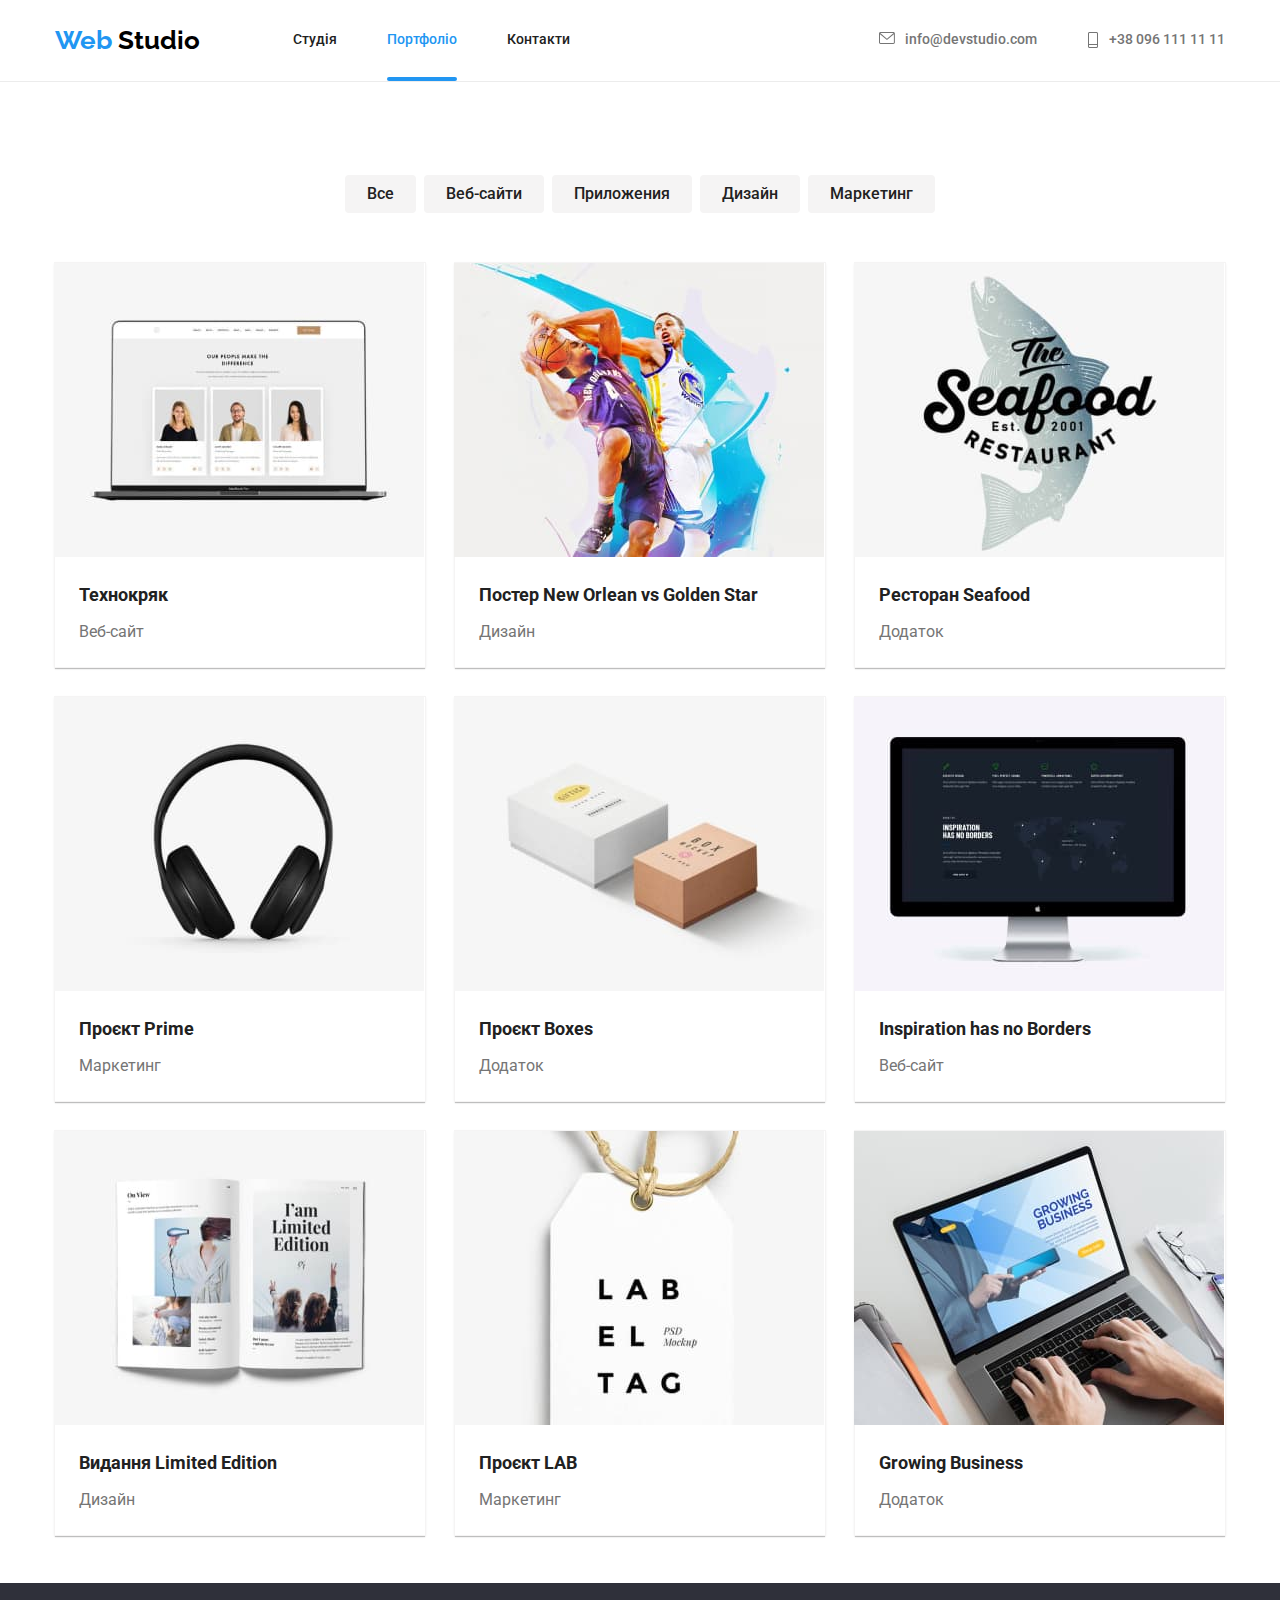
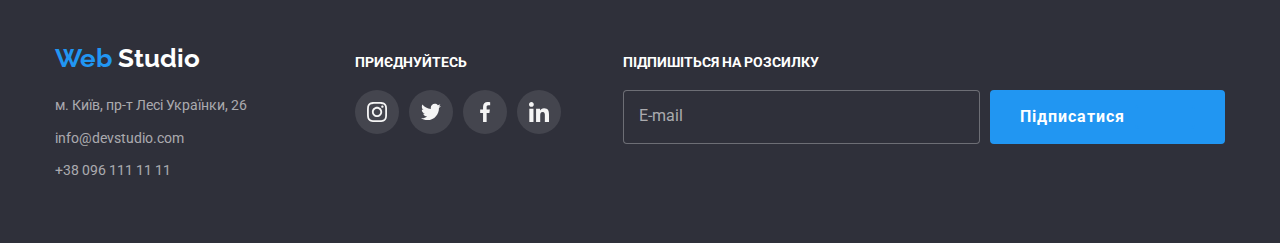
==== commit b502eca6: "сщььше" ====
--- a/portfolio.html
+++ b/portfolio.html
@@ -212,7 +212,7 @@
 </div>
 <div class="web">
     <h3 class="welcome">приєднуйтесь</h3>
-    <ul class="welcome-social__icons list">
+    <ul class="welcome-social list">
     <li class="welcome-social__item">
         <a href="" class="welcome-social__link link">
         <svg class="welcome-social__icon" width="20" height="20">
@@ -258,6 +258,7 @@
 </div>
 </div>
 </footer>
+
 <script src="./modal.js"></script>
 </body>
 </html>